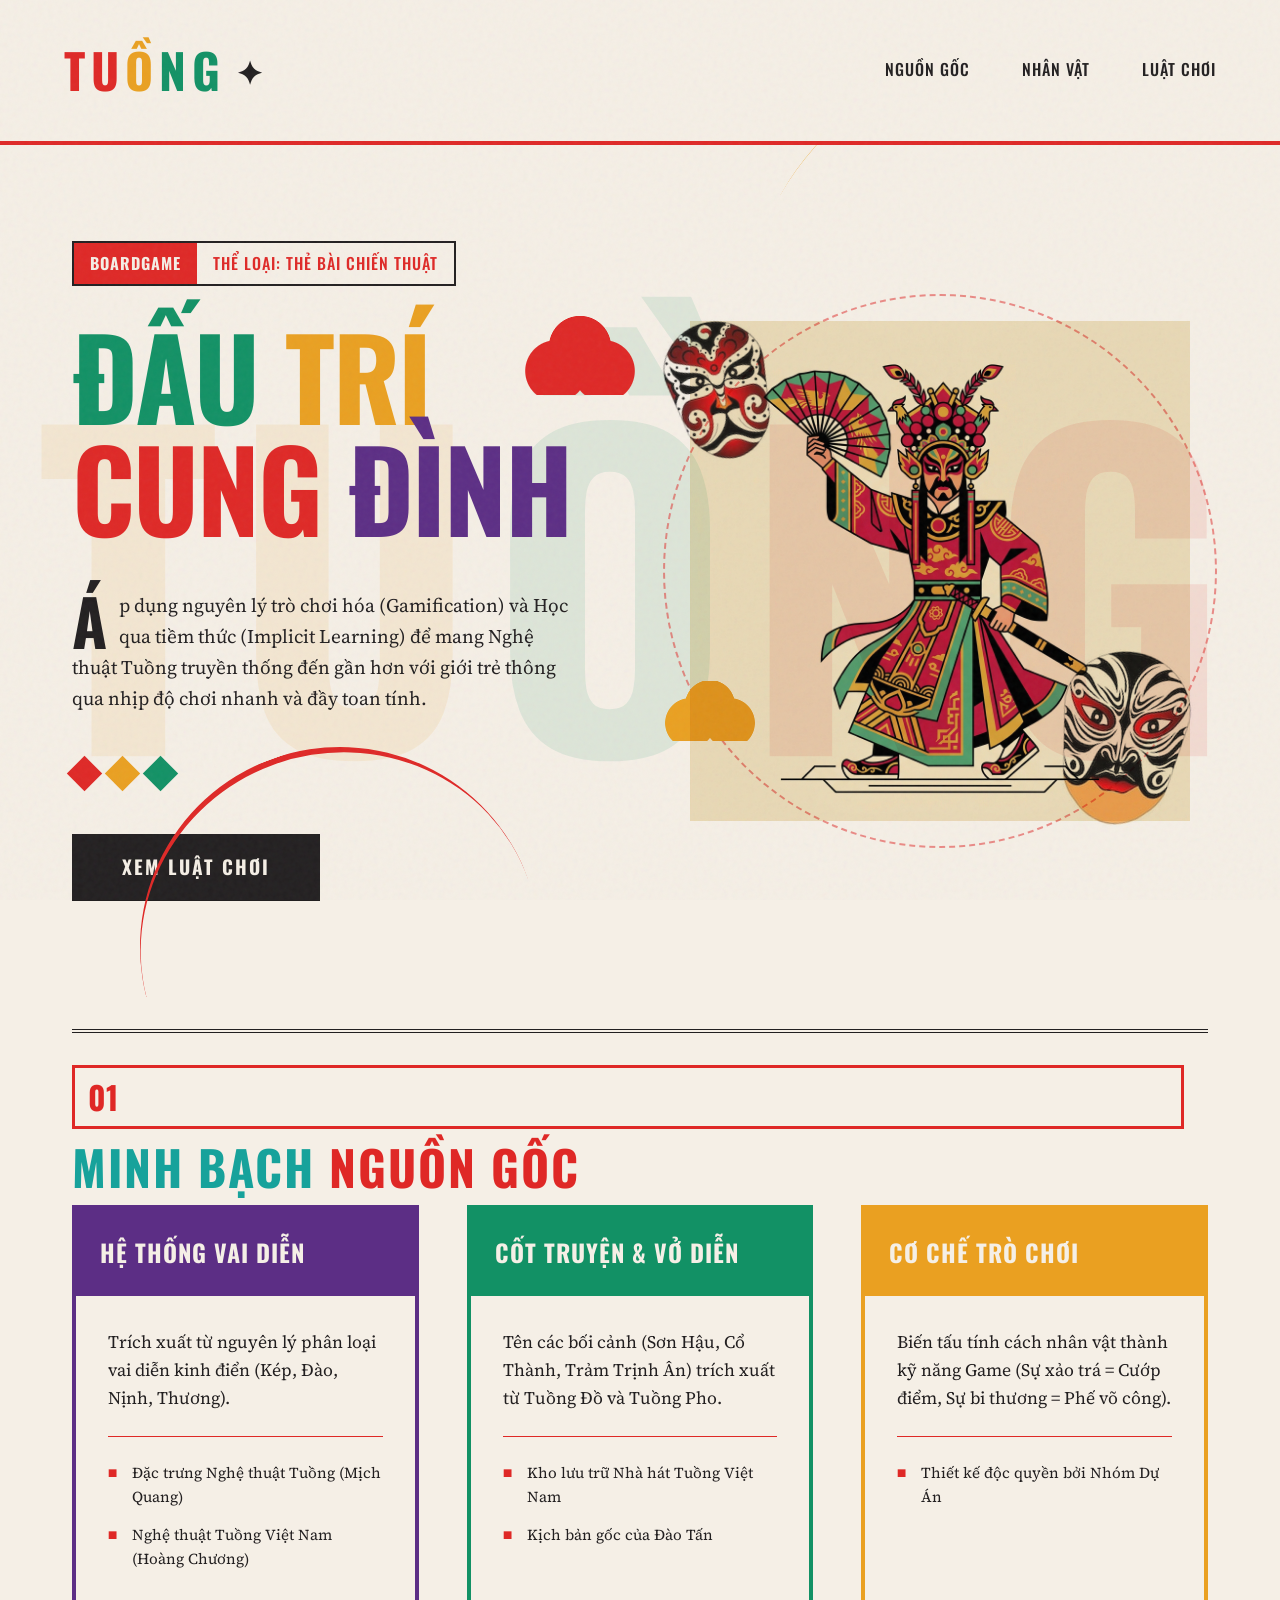
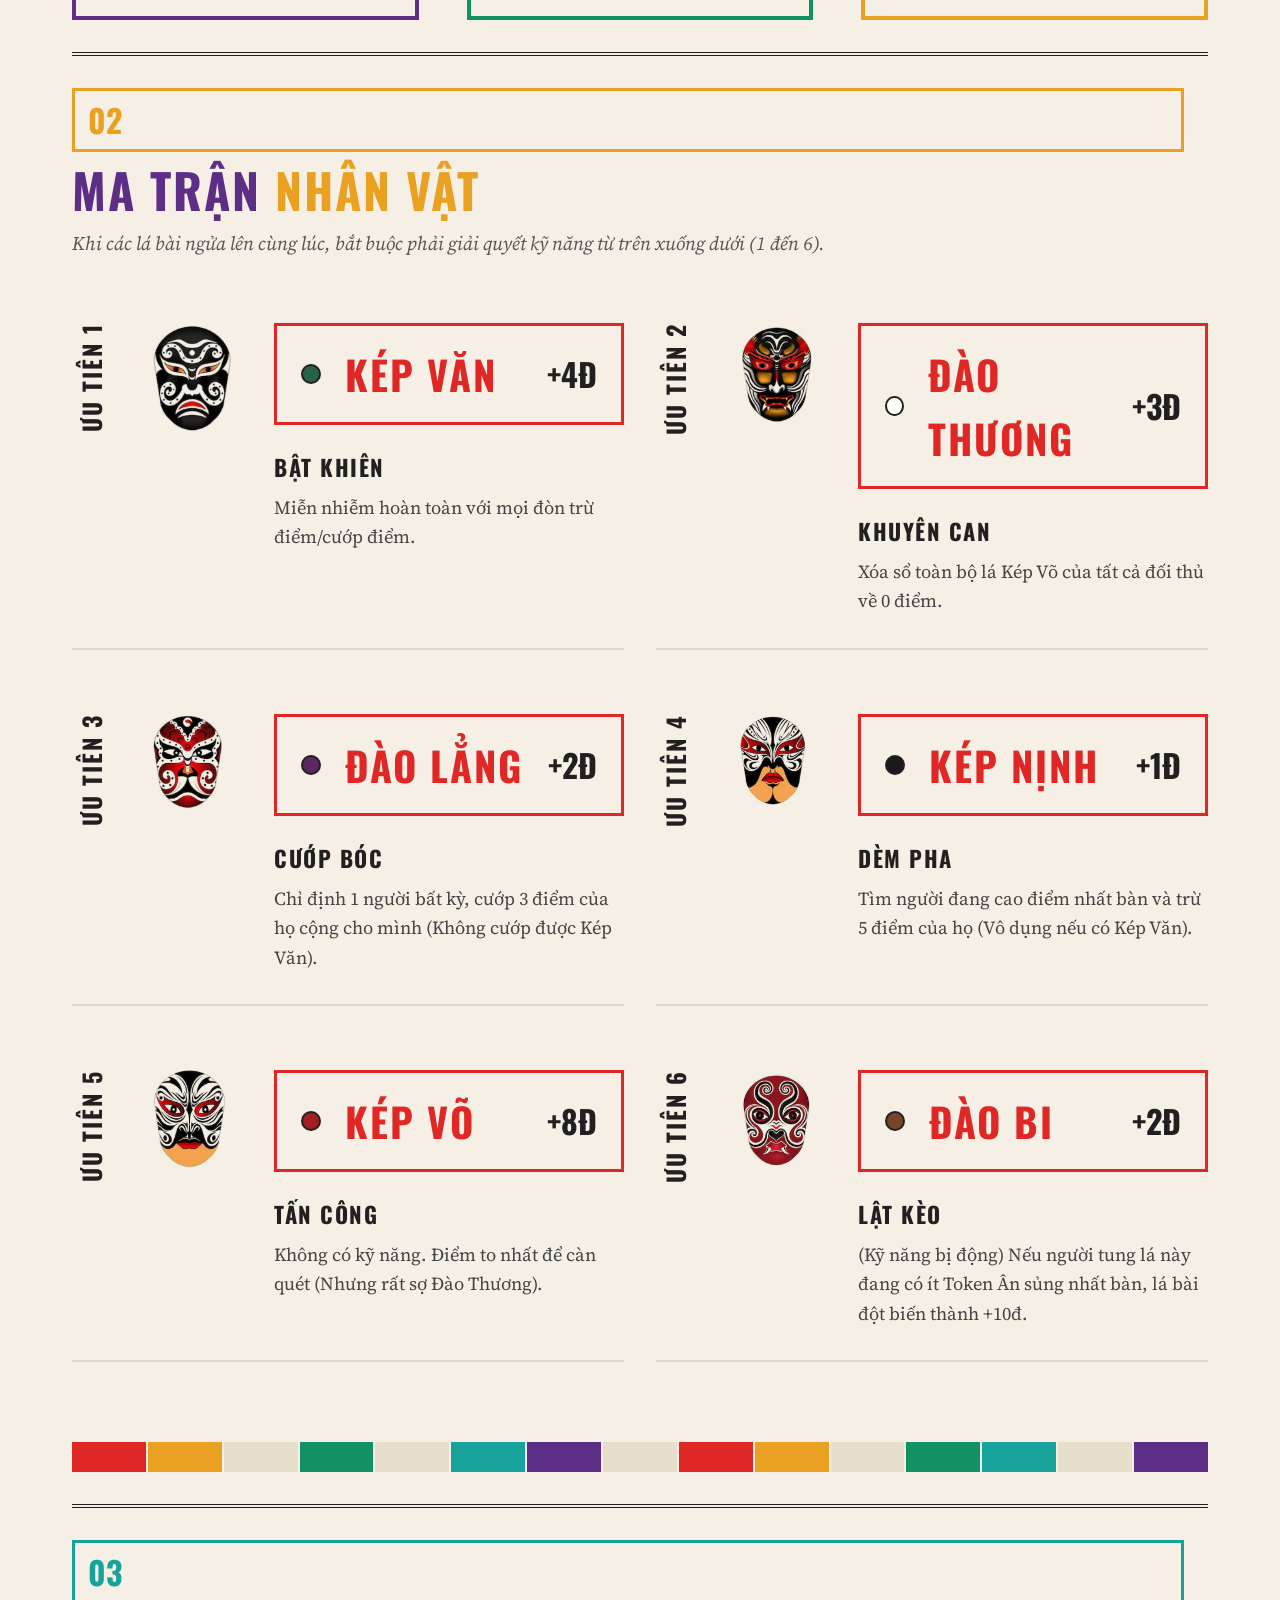
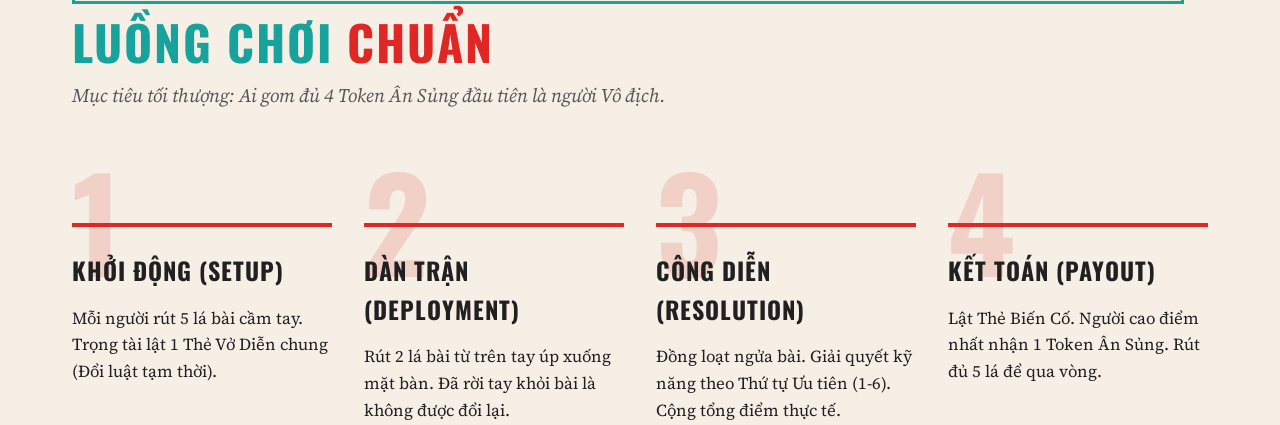
==== index.html @ d939a48b "1st commit" ====
<!DOCTYPE html>
<html lang="vi">
<head>
    <meta charset="UTF-8">
    <meta name="viewport" content="width=device-width, initial-scale=1.0">
    <title>Tuồng - Đấu Trí Cung Đình</title>
    <link rel="preconnect" href="https://fonts.googleapis.com">
    <link rel="preconnect" href="https://fonts.gstatic.com" crossorigin>
    <link href="https://fonts.googleapis.com/css2?family=Oswald:wght@400;500;700&family=Source+Serif+4:opsz,wght@8..60,400;8..60,600&display=swap" rel="stylesheet">
    <link rel="stylesheet" href="styles.css">
</head>
<body>
    <div class="paper-texture"></div>
    
    <!-- Header -->
    <header class="header">
        <div class="logo"><span class="c-red">TU</span><span class="c-gold">Ồ</span><span class="c-green">NG</span> <span class="sparkle c-purple">✦</span></div>
        <nav class="nav">
            <a href="#nguon-goc">NGUỒN GỐC</a>
            <a href="#nhan-vat">NHÂN VẬT</a>
            <a href="#luat-choi">LUẬT CHƠI</a>
        </nav>
    </header>

    <!-- Hero Section -->
    <section class="hero-section container">
        <div class="bg-huge-text"><span class="c-gold">TU</span><span class="c-green">Ồ</span><span class="c-red">NG</span></div>
        
        <!-- Particles -->
        <div class="particle-arch arch-1"></div>
        <div class="particle-arch arch-2"></div>
        <div class="particle-cloud cloud-1"></div>
        <div class="particle-cloud cloud-2"></div>
        
        <div class="hero-content">
            <div class="tag-line">
                <span class="tag-box bg-green">BOARDGAME</span>
                <span class="tag-text c-red">THỂ LOẠI: THẺ BÀI CHIẾN THUẬT</span>
            </div>
            
            <h1 class="main-title">
                <span class="c-green">ĐẤU</span> <span class="c-gold">TRÍ</span><br>
                <span class="c-red">CUNG</span> <span class="c-purple">ĐÌNH</span>
            </h1>
            
            <div class="hero-desc">
                <span class="drop-cap">Á</span>
                <p>p dụng nguyên lý trò chơi hóa (Gamification) và Học qua tiềm thức (Implicit Learning) để mang Nghệ thuật Tuồng truyền thống đến gần hơn với giới trẻ thông qua nhịp độ chơi nhanh và đầy toan tính.</p>
            </div>
            
            <div class="decor-diamonds">
                <span class="bg-red"></span><span class="bg-gold"></span><span class="bg-green"></span>
            </div>
            <a href="#luat-choi" class="btn-solid">XEM LUẬT CHƠI</a>
        </div>
        
        <div class="hero-illustration">
            <img src="masks/Screenshot 2026-05-31 223621.png" class="mask-img hero-mask-1">
            <img src="masks/Screenshot 2026-05-31 223629.png" class="mask-img hero-mask-2">
            <div class="vector-placeholder">
                <img src="assets/hero_vector.png" alt="Nhân vật Tuồng" id="hero-img">
            </div>
        </div>
    </section>

    <div class="divider container"><hr></div>

    <!-- Minh Bạch Nguồn Gốc -->
    <section class="section container" id="nguon-goc">
        <div class="section-header">
            <div class="section-number c-red border-red">01</div>
            <h2 class="section-title"><span class="c-teal">MINH BẠCH</span> <span class="c-red">NGUỒN GỐC</span></h2>
        </div>
        
        <div class="grid-3">
            <div class="info-card border-purple">
                <div class="info-card-header bg-purple">
                    <h3>HỆ THỐNG VAI DIỄN</h3>
                </div>
                <div class="info-card-body">
                    <p>Trích xuất từ nguyên lý phân loại vai diễn kinh điển (Kép, Đào, Nịnh, Thương).</p>
                    <ul class="ref-list">
                        <li>Đặc trưng Nghệ thuật Tuồng (Mịch Quang)</li>
                        <li>Nghệ thuật Tuồng Việt Nam (Hoàng Chương)</li>
                    </ul>
                </div>
            </div>

            <div class="info-card border-green">
                <div class="info-card-header bg-green">
                    <h3>CỐT TRUYỆN & VỞ DIỄN</h3>
                </div>
                <div class="info-card-body">
                    <p>Tên các bối cảnh (Sơn Hậu, Cổ Thành, Trảm Trịnh Ân) trích xuất từ Tuồng Đồ và Tuồng Pho.</p>
                    <ul class="ref-list">
                        <li>Kho lưu trữ Nhà hát Tuồng Việt Nam</li>
                        <li>Kịch bản gốc của Đào Tấn</li>
                    </ul>
                </div>
            </div>

            <div class="info-card border-gold">
                <div class="info-card-header bg-gold">
                    <h3>CƠ CHẾ TRÒ CHƠI</h3>
                </div>
                <div class="info-card-body">
                    <p>Biến tấu tính cách nhân vật thành kỹ năng Game (Sự xảo trá = Cướp điểm, Sự bi thương = Phế võ công).</p>
                    <ul class="ref-list">
                        <li>Thiết kế độc quyền bởi Nhóm Dự Án</li>
                    </ul>
                </div>
            </div>
        </div>
    </section>

    <div class="divider container"><hr></div>

    <!-- Ma Trận Nhân Vật -->
    <section class="section container" id="nhan-vat">
        <div class="section-header">
            <div class="section-number c-gold border-gold">02</div>
            <h2 class="section-title"><span class="c-purple">MA TRẬN</span> <span class="c-gold">NHÂN VẬT</span></h2>
        </div>
        <p class="section-subtitle">Khi các lá bài ngửa lên cùng lúc, bắt buộc phải giải quyết kỹ năng từ trên xuống dưới (1 đến 6).</p>
        
        <div class="character-grid">
            
            <div class="char-row">
                <div class="char-rank">ƯU TIÊN 1</div>
                <img src="masks/Screenshot 2026-05-31 223608.png" class="mask-img">
                <div class="char-details">
                    <div class="char-name-box">
                        <span class="dot green"></span>
                        <h3 class="c-name">KÉP VĂN</h3>
                        <span class="c-points">+4Đ</span>
                    </div>
                    <div class="char-skill">
                        <h4>BẬT KHIÊN</h4>
                        <p>Miễn nhiễm hoàn toàn với mọi đòn trừ điểm/cướp điểm.</p>
                    </div>
                </div>
            </div>

            <div class="char-row">
                <div class="char-rank">ƯU TIÊN 2</div>
                <img src="masks/Screenshot 2026-05-31 223617.png" class="mask-img">
                <div class="char-details">
                    <div class="char-name-box">
                        <span class="dot white"></span>
                        <h3 class="c-name">ĐÀO THƯƠNG</h3>
                        <span class="c-points">+3Đ</span>
                    </div>
                    <div class="char-skill">
                        <h4>KHUYÊN CAN</h4>
                        <p>Xóa sổ toàn bộ lá Kép Võ của tất cả đối thủ về 0 điểm.</p>
                    </div>
                </div>
            </div>

            <div class="char-row">
                <div class="char-rank">ƯU TIÊN 3</div>
                <img src="masks/Screenshot 2026-05-31 223621.png" class="mask-img">
                <div class="char-details">
                    <div class="char-name-box">
                        <span class="dot purple"></span>
                        <h3 class="c-name">ĐÀO LẲNG</h3>
                        <span class="c-points">+2Đ</span>
                    </div>
                    <div class="char-skill">
                        <h4>CƯỚP BÓC</h4>
                        <p>Chỉ định 1 người bất kỳ, cướp 3 điểm của họ cộng cho mình (Không cướp được Kép Văn).</p>
                    </div>
                </div>
            </div>

            <div class="char-row">
                <div class="char-rank">ƯU TIÊN 4</div>
                <img src="masks/Screenshot 2026-05-31 223625.png" class="mask-img">
                <div class="char-details">
                    <div class="char-name-box">
                        <span class="dot black"></span>
                        <h3 class="c-name">KÉP NỊNH</h3>
                        <span class="c-points">+1Đ</span>
                    </div>
                    <div class="char-skill">
                        <h4>DÈM PHA</h4>
                        <p>Tìm người đang cao điểm nhất bàn và trừ 5 điểm của họ (Vô dụng nếu có Kép Văn).</p>
                    </div>
                </div>
            </div>

            <div class="char-row">
                <div class="char-rank">ƯU TIÊN 5</div>
                <img src="masks/Screenshot 2026-05-31 223629.png" class="mask-img">
                <div class="char-details">
                    <div class="char-name-box">
                        <span class="dot red"></span>
                        <h3 class="c-name">KÉP VÕ</h3>
                        <span class="c-points">+8Đ</span>
                    </div>
                    <div class="char-skill">
                        <h4>TẤN CÔNG</h4>
                        <p>Không có kỹ năng. Điểm to nhất để càn quét (Nhưng rất sợ Đào Thương).</p>
                    </div>
                </div>
            </div>

            <div class="char-row">
                <div class="char-rank">ƯU TIÊN 6</div>
                <img src="masks/Screenshot 2026-05-31 223632.png" class="mask-img">
                <div class="char-details">
                    <div class="char-name-box">
                        <span class="dot brown"></span>
                        <h3 class="c-name">ĐÀO BI</h3>
                        <span class="c-points">+2Đ</span>
                    </div>
                    <div class="char-skill">
                        <h4>LẬT KÈO</h4>
                        <p>(Kỹ năng bị động) Nếu người tung lá này đang có ít Token Ân sủng nhất bàn, lá bài đột biến thành +10đ.</p>
                    </div>
                </div>
            </div>

        </div>

        <!-- Colorful Calendar Grid Decoration -->
        <div class="calendar-deco">
            <div class="c-box bg-red"></div><div class="c-box bg-gold"></div><div class="c-box bg-cream-dark"></div><div class="c-box bg-green"></div><div class="c-box bg-cream-dark"></div>
            <div class="c-box bg-teal"></div><div class="c-box bg-purple"></div><div class="c-box bg-cream-dark"></div><div class="c-box bg-red"></div><div class="c-box bg-gold"></div>
            <div class="c-box bg-cream-dark"></div><div class="c-box bg-green"></div><div class="c-box bg-teal"></div><div class="c-box bg-cream-dark"></div><div class="c-box bg-purple"></div>
        </div>
    </section>

    <div class="divider container"><hr></div>

    <!-- Luồng Chơi -->
    <section class="section container" id="luat-choi">
        <div class="section-header">
            <div class="section-number c-teal border-teal">03</div>
            <h2 class="section-title"><span class="c-teal">LUỒNG CHƠI</span> <span class="c-red">CHUẨN</span></h2>
        </div>
        <p class="section-subtitle">Mục tiêu tối thượng: Ai gom đủ 4 Token Ân Sủng đầu tiên là người Vô địch.</p>
        
        <div class="flow-grid">
            <div class="flow-box">
                <div class="f-num">1</div>
                <div class="f-content">
                    <h3>KHỞI ĐỘNG (SETUP)</h3>
                    <p>Mỗi người rút 5 lá bài cầm tay. Trọng tài lật 1 Thẻ Vở Diễn chung (Đổi luật tạm thời).</p>
                </div>
            </div>
            <div class="flow-box">
                <div class="f-num">2</div>
                <div class="f-content">
                    <h3>DÀN TRẬN (DEPLOYMENT)</h3>
                    <p>Rút 2 lá bài từ trên tay úp xuống mặt bàn. Đã rời tay khỏi bài là không được đổi lại.</p>
                </div>
            </div>
            <div class="flow-box">
                <div class="f-num">3</div>
                <div class="f-content">
                    <h3>CÔNG DIỄN (RESOLUTION)</h3>
                    <p>Đồng loạt ngửa bài. Giải quyết kỹ năng theo Thứ tự Ưu tiên (1-6). Cộng tổng điểm thực tế.</p>
                </div>
            </div>
            <div class="flow-box">
                <div class="f-num">4</div>
                <div class="f-content">
                    <h3>KẾT TOÁN (PAYOUT)</h3>
                    <p>Lật Thẻ Biến Cố. Người cao điểm nhất nhận 1 Token Ân Sủng. Rút đủ 5 lá để qua vòng.</p>
                </div>
            </div>
        </div>
    </section>
</body>
</html>
---- styles.css ----
:root {
    --cream: #F5EFE6;
    --cream-dark: #E8DECC;
    --black: #221F20;
    
    /* Expanded Color Palette from Poster */
    --red: #DF2826;
    --gold: #EAA021;
    --green: #129165;
    --purple: #5C2E85;
    --teal: #17A29B;
    
    /* Character Dots */
    --c-green: #276344;
    --c-white: #FFFFFF;
    --c-purple: #5A2961;
    --c-black: #1A1A1A;
    --c-red: #A31D24;
    --c-brown: #754429;

    --font-heading: 'Oswald', sans-serif;
    --font-body: 'Source Serif 4', serif;
}

/* Color Utility Classes */
.c-red { color: var(--red); }
.c-gold { color: var(--gold); }
.c-green { color: var(--green); }
.c-purple { color: var(--purple); }
.c-teal { color: var(--teal); }

.bg-red { background-color: var(--red); }
.bg-gold { background-color: var(--gold); }
.bg-green { background-color: var(--green); }
.bg-purple { background-color: var(--purple); }
.bg-teal { background-color: var(--teal); }
.bg-cream-dark { background-color: var(--cream-dark); }

.border-red { border-color: var(--red); }
.border-gold { border-color: var(--gold); }
.border-green { border-color: var(--green); }
.border-purple { border-color: var(--purple); }
.border-teal { border-color: var(--teal); }

* { margin: 0; padding: 0; box-sizing: border-box; }

body {
    background-color: var(--cream);
    color: var(--black);
    font-family: var(--font-body);
    line-height: 1.6;
}

/* Subtle paper texture overlay */
.paper-texture {
    position: fixed;
    top: 0; left: 0; width: 100vw; height: 100vh;
    background-image: url("data:image/svg+xml,%3Csvg viewBox='0 0 200 200' xmlns='http://www.w3.org/2000/svg'%3E%3Cfilter id='noiseFilter'%3E%3CfeTurbulence type='fractalNoise' baseFrequency='0.9' numOctaves='3' stitchTiles='stitch'/%3E%3C/filter%3E%3Crect width='100%25' height='100%25' filter='url(%23noiseFilter)' opacity='0.05'/%3E%3C/svg%3E");
    pointer-events: none;
    z-index: 9999;
}

.container {
    max-width: 1200px;
    margin: 0 auto;
    padding: 0 2rem;
}

/* =========================================================
   HEADER & NAVIGATION
   ========================================================= */
.header {
    display: flex;
    justify-content: space-between;
    align-items: center;
    padding: 2rem 4rem;
    border-bottom: 4px solid var(--red);
    position: relative;
}

.logo {
    font-family: var(--font-heading);
    font-size: 3rem;
    font-weight: 700;
    letter-spacing: 6px;
    display: flex;
    align-items: center;
}

.sparkle {
    font-size: 2rem;
    margin-left: 10px;
    color: var(--black);
}

.nav a {
    font-family: var(--font-heading);
    color: var(--black);
    text-decoration: none;
    margin-left: 3rem;
    font-weight: 500;
    letter-spacing: 1px;
    transition: color 0.3s;
}

.nav a:hover { color: var(--red); }

/* =========================================================
   HERO SECTION
   ========================================================= */
.hero-section {
    position: relative;
    display: flex;
    align-items: center;
    padding: 6rem 2rem;
    gap: 4rem;
    overflow: hidden;
}

/* DECORATIVE ELEMENTS */
.bg-huge-text {
    position: absolute;
    top: 50%;
    left: 50%;
    transform: translate(-50%, -50%);
    font-family: var(--font-heading);
    font-size: 32vw;
    font-weight: 700;
    opacity: 0.1;
    z-index: -1;
    white-space: nowrap;
    pointer-events: none;
    letter-spacing: 15px;
}

/* Arch and Cloud Particles */
.particle-arch {
    position: absolute;
    border-radius: 50%;
    border-top: 6px solid;
    z-index: 0;
}
.arch-1 {
    width: 600px; height: 600px;
    border-color: var(--gold);
    top: -100px; right: -100px;
    transform: rotate(30deg);
}
.arch-2 {
    width: 400px; height: 400px;
    border-color: var(--red);
    bottom: -150px; left: 100px;
    transform: rotate(-20deg);
}

.particle-cloud {
    position: absolute;
    background-size: contain;
    background-repeat: no-repeat;
    z-index: 0;
}
.cloud-1 {
    width: 120px; height: 80px;
    top: 20%; left: 40%;
    background-image: radial-gradient(circle at 30% 70%, var(--red) 30%, transparent 31%),
                      radial-gradient(circle at 70% 70%, var(--red) 30%, transparent 31%),
                      radial-gradient(circle at 50% 40%, var(--red) 40%, transparent 41%);
}
.cloud-2 {
    width: 100px; height: 60px;
    bottom: 30%; right: 40%;
    background-image: radial-gradient(circle at 30% 70%, var(--gold) 30%, transparent 31%),
                      radial-gradient(circle at 70% 70%, var(--gold) 30%, transparent 31%),
                      radial-gradient(circle at 50% 40%, var(--gold) 40%, transparent 41%);
}

.decor-diamonds {
    display: flex;
    gap: 0.8rem;
    margin-bottom: 3rem;
}

.decor-diamonds span {
    width: 25px;
    height: 25px;
    transform: rotate(45deg);
}

.hero-content {
    flex: 1;
}

.tag-line {
    display: inline-flex;
    align-items: center;
    border: 2px solid var(--black);
    margin-bottom: 2rem;
}

.tag-box {
    background-color: var(--red);
    color: var(--cream);
    font-family: var(--font-heading);
    font-weight: 700;
    padding: 0.5rem 1rem;
    letter-spacing: 1px;
}

.tag-text {
    font-family: var(--font-heading);
    font-weight: 500;
    padding: 0.5rem 1rem;
    letter-spacing: 1px;
}

.main-title {
    font-family: var(--font-heading);
    font-size: 7rem;
    font-weight: 700;
    line-height: 1;
    color: var(--red);
    margin-bottom: 3rem;
    letter-spacing: -2px;
}

.hero-desc {
    margin-bottom: 3rem;
    font-size: 1.2rem;
    max-width: 500px;
}

.drop-cap {
    float: left;
    font-size: 4rem;
    line-height: 0.8;
    padding-top: 5px;
    padding-right: 12px;
    font-family: var(--font-heading);
    font-weight: 700;
    color: var(--black);
}

.btn-solid {
    display: inline-block;
    background-color: var(--black);
    color: var(--cream);
    font-family: var(--font-heading);
    font-weight: 700;
    font-size: 1.2rem;
    padding: 1rem 3rem;
    text-decoration: none;
    letter-spacing: 2px;
    border: 2px solid var(--black);
    transition: all 0.3s;
}

.btn-solid:hover {
    background-color: var(--red);
    border-color: var(--red);
}

.hero-illustration {
    flex: 1;
    display: flex;
    justify-content: center;
    align-items: center;
    position: relative;
}

.hero-mask-1 {
    position: absolute;
    width: 150px !important; height: 180px !important;
    top: -20px; left: -20px;
    transform: rotate(-15deg);
    z-index: 2;
    opacity: 0.9;
}

.hero-mask-2 {
    position: absolute;
    width: 180px !important; height: 216px !important;
    bottom: -30px; right: -40px;
    transform: rotate(10deg);
    z-index: 2;
    opacity: 0.9;
}

.vector-placeholder {
    width: 100%;
    max-width: 500px;
    aspect-ratio: 1;
    display: flex;
    justify-content: center;
    align-items: center;
    position: relative;
    background: none;
}

/* Subtle geometric decoration */
.vector-placeholder::before {
    content: '';
    position: absolute;
    width: 110%;
    height: 110%;
    border: 2px dashed var(--red);
    border-radius: 50%;
    z-index: -1;
    opacity: 0.5;
}

#hero-img {
    width: 100%;
    height: 100%;
    object-fit: contain;
    mix-blend-mode: multiply;
}

/* =========================================================
   GENERAL SECTIONS
   ========================================================= */
.divider hr {
    border: none;
    border-top: 4px double var(--black);
    margin: 2rem 0;
}

.section-number {
    font-family: var(--font-heading);
    font-size: 2rem;
    font-weight: 700;
    border-width: 3px;
    border-style: solid;
    padding: 0.2rem 0.8rem;
    margin-right: 1.5rem;
}

.section-title {
    font-family: var(--font-heading);
    font-size: 3rem;
    font-weight: 700;
    letter-spacing: 2px;
    color: var(--black);
}

.section-subtitle {
    font-size: 1.2rem;
    font-style: italic;
    color: #555;
    margin-bottom: 4rem;
}

/* =========================================================
   GRID 3 (NGUỒN GỐC)
   ========================================================= */
.grid-3 {
    display: grid;
    grid-template-columns: repeat(3, 1fr);
    gap: 3rem;
}

.info-card {
    background-color: var(--cream);
    display: flex;
    flex-direction: column;
    border-width: 4px;
    border-style: solid;
}

.info-card-header {
    padding: 1.5rem;
}

.info-card-header h3 {
    font-family: var(--font-heading);
    color: var(--cream);
    font-size: 1.5rem;
    letter-spacing: 1px;
}

.info-card-body {
    padding: 2rem;
    flex: 1;
}

.info-card-body p {
    margin-bottom: 1.5rem;
    font-size: 1.1rem;
}

.ref-list {
    list-style: none;
    padding-left: 0;
    border-top: 1px solid var(--red);
    padding-top: 1.5rem;
}

.ref-list li {
    position: relative;
    padding-left: 1.5rem;
    margin-bottom: 0.8rem;
    font-size: 0.95rem;
    color: var(--red-dark);
}

.ref-list li::before {
    content: '■';
    position: absolute;
    left: 0;
    top: 2px;
    color: var(--red);
    font-size: 0.8rem;
}

/* =========================================================
   CHARACTER GRID (MA TRẬN NHÂN VẬT)
   ========================================================= */
.character-grid {
    display: grid;
    grid-template-columns: repeat(2, 1fr);
    gap: 4rem 2rem;
}

.char-row {
    display: flex;
    border-bottom: 2px solid rgba(0,0,0,0.1);
    padding-bottom: 2rem;
    align-items: flex-start;
}

/* Mask Images */
.mask-img {
    width: 100px;
    height: auto;
    object-fit: contain;
    mix-blend-mode: multiply; /* Removes the white background */
    margin-right: 2rem;
    flex-shrink: 0;
}

.char-rank {
    font-family: var(--font-heading);
    writing-mode: vertical-lr;
    transform: rotate(180deg);
    font-weight: 700;
    font-size: 1.5rem;
    margin-right: 2rem;
    letter-spacing: 2px;
}

.char-details {
    flex: 1;
}

.char-name-box {
    display: flex;
    align-items: center;
    border: 3px solid var(--red);
    padding: 1rem 1.5rem;
    margin-bottom: 1.5rem;
    background-color: var(--cream);
}

.dot {
    width: 20px;
    height: 20px;
    border-radius: 50%;
    margin-right: 1.5rem;
    border: 2px solid var(--black);
}

.dot.green { background-color: var(--c-green); }
.dot.white { background-color: var(--c-white); }
.dot.purple { background-color: var(--c-purple); }
.dot.black { background-color: var(--c-black); }
.dot.red { background-color: var(--c-red); }
.dot.brown { background-color: var(--c-brown); }

.c-name {
    font-family: var(--font-heading);
    font-size: 2.5rem;
    color: var(--red);
    margin-right: auto;
    letter-spacing: 2px;
}

.c-points {
    font-family: var(--font-heading);
    font-size: 2rem;
    font-weight: 700;
    color: var(--black);
}

.char-skill h4 {
    font-family: var(--font-heading);
    font-size: 1.4rem;
    letter-spacing: 1.5px;
    margin-bottom: 0.5rem;
}

.char-skill p {
    font-size: 1.15rem;
    color: #444;
}

/* =========================================================
   CALENDAR DECORATION GRID
   ========================================================= */
.calendar-deco {
    display: flex;
    flex-wrap: wrap;
    margin-top: 5rem;
    gap: 2px;
}

.c-box {
    flex: 1;
    min-width: 5%;
    height: 30px;
}

/* =========================================================
   FLOW GRID (LUẬT CHƠI)
   ========================================================= */
.flow-grid {
    display: grid;
    grid-template-columns: repeat(4, 1fr);
    gap: 2rem;
}

.flow-box {
    position: relative;
    padding-top: 3rem;
}

.f-num {
    position: absolute;
    top: -20px;
    left: 0;
    font-family: var(--font-heading);
    font-size: 8rem;
    font-weight: 700;
    color: var(--red);
    opacity: 0.15;
    line-height: 1;
    z-index: -1;
}

.f-content {
    border-top: 4px solid var(--red);
    padding-top: 1.5rem;
}

.f-content h3 {
    font-family: var(--font-heading);
    font-size: 1.5rem;
    margin-bottom: 1rem;
    letter-spacing: 1px;
}

.f-content p {
    font-size: 1.05rem;
}

/* Responsive */
@media (max-width: 1024px) {
    .grid-3, .character-grid, .flow-grid { grid-template-columns: 1fr; gap: 3rem; }
    .hero-section { flex-direction: column; text-align: center; }
    .main-title { font-size: 5rem; }
    .hero-desc { margin: 0 auto 3rem; }
    .drop-cap { float: none; display: inline-block; }
}
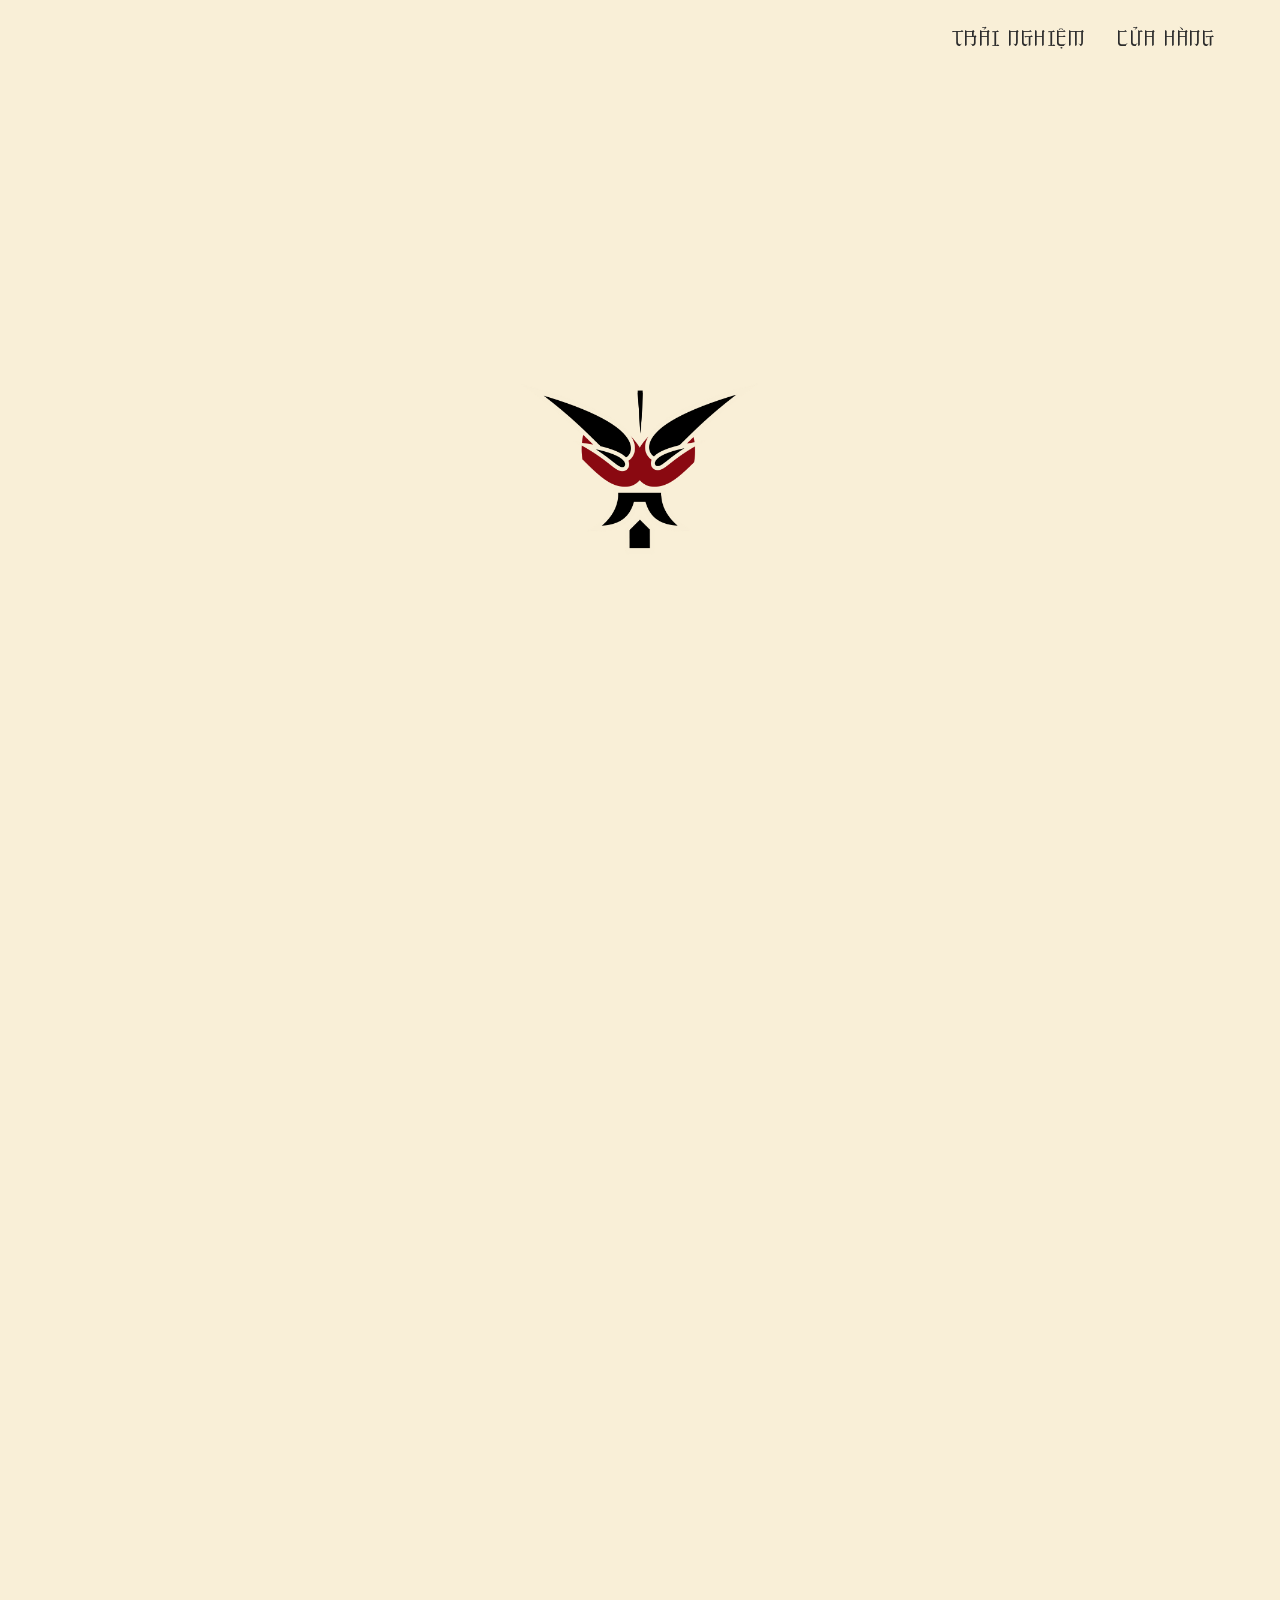
==== commit 9fa01cd1: "im gonna die soon" ====
--- a/index.html
+++ b/index.html
@@ -4,273 +4,190 @@
     <meta charset="UTF-8">
     <meta name="viewport" content="width=device-width, initial-scale=1.0">
     <title>Tuồng - Đấu Trí Cung Đình</title>
+    <!-- Fonts -->
     <link rel="preconnect" href="https://fonts.googleapis.com">
     <link rel="preconnect" href="https://fonts.gstatic.com" crossorigin>
-    <link href="https://fonts.googleapis.com/css2?family=Oswald:wght@400;500;700&family=Source+Serif+4:opsz,wght@8..60,400;8..60,600&display=swap" rel="stylesheet">
+    <link href="https://fonts.googleapis.com/css2?family=Playfair+Display:ital,wght@0,600;0,800;1,600&display=swap" rel="stylesheet">
     <link rel="stylesheet" href="styles.css">
+    <!-- Thư viện GSAP -->
+    <script src="https://cdnjs.cloudflare.com/ajax/libs/gsap/3.12.2/gsap.min.js"></script>
 </head>
 <body>
-    <div class="paper-texture"></div>
-    
-    <!-- Header -->
-    <header class="header">
-        <div class="logo"><span class="c-red">TU</span><span class="c-gold">Ồ</span><span class="c-green">NG</span> <span class="sparkle c-purple">✦</span></div>
-        <nav class="nav">
-            <a href="#nguon-goc">NGUỒN GỐC</a>
-            <a href="#nhan-vat">NHÂN VẬT</a>
-            <a href="#luat-choi">LUẬT CHƠI</a>
-        </nav>
-    </header>
 
-    <!-- Hero Section -->
-    <section class="hero-section container">
-        <div class="bg-huge-text"><span class="c-gold">TU</span><span class="c-green">Ồ</span><span class="c-red">NG</span></div>
+    <!-- Lớp màn hình chờ (Intro) -->
+    <div id="welcome-intro">
+        <div class="coin-container">
+            <img src="assets/coin1.png" class="coin" id="coin1" alt="Coin 1">
+            <img src="assets/coin2.png" class="coin" id="coin2" alt="Coin 2">
+            <!-- Đã bỏ coin 3 theo yêu cầu -->
+        </div>
+    </div>
+
+    <!-- Thanh Điều Hướng (Navbar) -->
+    <nav id="sticky-nav">
+        <!-- Logo di chuyển -->
+        <img src="assets/logouse.png" id="main-logo" alt="Logo Bội Thanh">
         
-        <!-- Particles -->
-        <div class="particle-arch arch-1"></div>
-        <div class="particle-arch arch-2"></div>
-        <div class="particle-cloud cloud-1"></div>
-        <div class="particle-cloud cloud-2"></div>
-        
-        <div class="hero-content">
-            <div class="tag-line">
-                <span class="tag-box bg-green">BOARDGAME</span>
-                <span class="tag-text c-red">THỂ LOẠI: THẺ BÀI CHIẾN THUẬT</span>
+        <ul class="nav-links">
+            <li><a href="#about">Trải Nghiệm</a></li>
+            <li><a href="#shop">Cửa Hàng</a></li>
+        </ul>
+    </nav>
+
+    <!-- Sân khấu mở màn (Hero Background) -->
+    <div id="hero-background">
+        <img src="assets/hero_bg.png" alt="Sân khấu Tuồng">
+        <div class="hero-overlay"></div>
+    </div>
+
+    <!-- Nội dung chính của trang -->
+    <main id="main-content">
+        <!-- Họa tiết trang trí lơ lửng (Particles) -->
+        <div class="decor particle-1"><img src="decorative elements/Illustration7 (9).png" alt=""></div>
+        <div class="decor particle-2"><img src="decorative elements/Illustration7 (10).png" alt=""></div>
+        <div class="decor particle-3"><img src="decorative elements/Illustration7 (11).png" alt=""></div>
+        <div class="decor particle-4"><img src="decorative elements/Illustration7 (12).png" alt=""></div>
+        <div class="decor particle-5"><img src="decorative elements/Illustration7 (15).png" alt=""></div>
+        <div class="decor particle-6"><img src="decorative elements/Illustration7 (17).png" alt=""></div>
+        <div class="decor particle-7"><img src="decorative elements/Illustration7 (19).png" alt=""></div>
+        <div class="decor particle-8"><img src="decorative elements/Illustration7 (20).png" alt=""></div>
+        <!-- Thêm họa tiết lấp đầy phần dưới -->
+        <div class="decor particle-9"><img src="decorative elements/Illustration7 (9).png" alt=""></div>
+        <div class="decor particle-10"><img src="decorative elements/Illustration7 (10).png" alt=""></div>
+        <div class="decor particle-11"><img src="decorative elements/Illustration7 (11).png" alt=""></div>
+        <div class="decor particle-12"><img src="decorative elements/Illustration7 (12).png" alt=""></div>
+        <div class="decor particle-13"><img src="decorative elements/Illustration7 (15).png" alt=""></div>
+        <div class="decor particle-14"><img src="decorative elements/Illustration7 (17).png" alt=""></div>
+        <div class="decor particle-15"><img src="decorative elements/Illustration7 (19).png" alt=""></div>
+        <div class="decor particle-16"><img src="decorative elements/Illustration7 (20).png" alt=""></div>
+
+        <section class="game-info-section">
+            <h1 class="section-title">Hát Bội: Nghệ Thuật Kể Chuyện</h1>
+            <p class="content-text">
+                Tuồng - Đấu Trí Cung Đình là boardgame đấu trí lấy cảm hứng từ nghệ thuật Hát Bội Việt Nam. Người chơi hóa thân thành các tuyến nhân vật kinh điển, sử dụng chiến thuật, phán đoán và những màn lật kèo bất ngờ để giành lấy Ân Sủng trên sân khấu cung đình.
+            </p>
+            
+            <!-- Custom Fan Carousel (Logic xoay tròn độc quyền vô tận) -->
+            <div class="custom-carousel-container" id="card-fan">
+                <!-- Nạp 8 lá bài để vòng tròn luôn đầy đặn -->
+                <div class="custom-card"><img src="assets/kep-van.png" alt="Kép Văn"></div>
+                <div class="custom-card"><img src="assets/kep-ninh.png" alt="Kép Nịnh"></div>
+                <div class="custom-card"><img src="assets/kep-vo.png" alt="Kép Võ"></div>
+                <div class="custom-card"><img src="assets/dao-lang.png" alt="Đào Lẳng"></div>
+                
+                <div class="custom-card"><img src="assets/kep-van.png" alt="Kép Văn"></div>
+                <div class="custom-card"><img src="assets/kep-vo.png" alt="Kép Võ"></div>
+                <div class="custom-card"><img src="assets/kep-ninh.png" alt="Kép Nịnh"></div>
+                <div class="custom-card"><img src="assets/dao-lang.png" alt="Đào Lẳng"></div>
             </div>
-            
-            <h1 class="main-title">
-                <span class="c-green">ĐẤU</span> <span class="c-gold">TRÍ</span><br>
-                <span class="c-red">CUNG</span> <span class="c-purple">ĐÌNH</span>
-            </h1>
-            
-            <div class="hero-desc">
-                <span class="drop-cap">Á</span>
-                <p>p dụng nguyên lý trò chơi hóa (Gamification) và Học qua tiềm thức (Implicit Learning) để mang Nghệ thuật Tuồng truyền thống đến gần hơn với giới trẻ thông qua nhịp độ chơi nhanh và đầy toan tính.</p>
-            </div>
-            
-            <div class="decor-diamonds">
-                <span class="bg-red"></span><span class="bg-gold"></span><span class="bg-green"></span>
-            </div>
-            <a href="#luat-choi" class="btn-solid">XEM LUẬT CHƠI</a>
-        </div>
-        
-        <div class="hero-illustration">
-            <img src="masks/Screenshot 2026-05-31 223621.png" class="mask-img hero-mask-1">
-            <img src="masks/Screenshot 2026-05-31 223629.png" class="mask-img hero-mask-2">
-            <div class="vector-placeholder">
-                <img src="assets/hero_vector.png" alt="Nhân vật Tuồng" id="hero-img">
-            </div>
-        </div>
-    </section>
+        </section>
 
-    <div class="divider container"><hr></div>
-
-    <!-- Minh Bạch Nguồn Gốc -->
-    <section class="section container" id="nguon-goc">
-        <div class="section-header">
-            <div class="section-number c-red border-red">01</div>
-            <h2 class="section-title"><span class="c-teal">MINH BẠCH</span> <span class="c-red">NGUỒN GỐC</span></h2>
-        </div>
-        
-        <div class="grid-3">
-            <div class="info-card border-purple">
-                <div class="info-card-header bg-purple">
-                    <h3>HỆ THỐNG VAI DIỄN</h3>
+        <!-- 2. Ma trận nhân vật -->
+        <section class="character-matrix-section">
+            <h2 class="section-title">Ma Trận Nhân Vật</h2>
+            <div class="matrix-grid">
+                <div class="matrix-item">
+                    <img src="assets/demo.png" alt="Kép Văn">
+                    <div class="matrix-info">
+                        <h3>1. Kép Văn</h3>
+                        <p class="subtitle">Bậc quân sư điềm tĩnh</p>
+                        <p class="meta">Ưu tiên: 1 • Vai trò: Phòng thủ / ổn định thế trận</p>
+                        <p class="desc">Kích hoạt sớm nhất để bảo vệ bản thân khỏi sát thương và hiệu ứng bất lợi.</p>
+                        <p class="playstyle"><strong>Lối chơi:</strong> Giữ nhịp trận đấu, bảo toàn điểm số và chờ thời cơ phản công.</p>
+                    </div>
                 </div>
-                <div class="info-card-body">
-                    <p>Trích xuất từ nguyên lý phân loại vai diễn kinh điển (Kép, Đào, Nịnh, Thương).</p>
-                    <ul class="ref-list">
-                        <li>Đặc trưng Nghệ thuật Tuồng (Mịch Quang)</li>
-                        <li>Nghệ thuật Tuồng Việt Nam (Hoàng Chương)</li>
-                    </ul>
+                <div class="matrix-item">
+                    <img src="assets/demo.png" alt="Đào Thương">
+                    <div class="matrix-info">
+                        <h3>2. Đào Thương</h3>
+                        <p class="subtitle">Người làm mềm đòn tấn công</p>
+                        <p class="meta">Ưu tiên: 2 • Vai trò: Khắc chế chiến binh</p>
+                        <p class="desc">Có thể vô hiệu hóa sức mạnh của Kép Võ, biến cú đánh lớn thành con số 0.</p>
+                        <p class="playstyle"><strong>Lối chơi:</strong> Đọc bài đối thủ và chặn đúng thời điểm để xoay chuyển cục diện.</p>
+                    </div>
                 </div>
-            </div>
-
-            <div class="info-card border-green">
-                <div class="info-card-header bg-green">
-                    <h3>CỐT TRUYỆN & VỞ DIỄN</h3>
+                <div class="matrix-item">
+                    <img src="assets/demo.png" alt="Đào Lẳng">
+                    <div class="matrix-info">
+                        <h3>3. Đào Lẳng</h3>
+                        <p class="subtitle">Bậc thao túng sân khấu</p>
+                        <p class="meta">Ưu tiên: 3 • Vai trò: Cướp tài nguyên</p>
+                        <p class="desc">Tước đoạt 3 Token Ân Sủng từ một người chơi bất kỳ.</p>
+                        <p class="playstyle"><strong>Lối chơi:</strong> Phá nhịp đối thủ, tạo khoảng cách tài nguyên và ép bàn chơi hỗn loạn.</p>
+                    </div>
                 </div>
-                <div class="info-card-body">
-                    <p>Tên các bối cảnh (Sơn Hậu, Cổ Thành, Trảm Trịnh Ân) trích xuất từ Tuồng Đồ và Tuồng Pho.</p>
-                    <ul class="ref-list">
-                        <li>Kho lưu trữ Nhà hát Tuồng Việt Nam</li>
-                        <li>Kịch bản gốc của Đào Tấn</li>
-                    </ul>
+                <div class="matrix-item">
+                    <img src="assets/demo.png" alt="Kép Nịnh">
+                    <div class="matrix-info">
+                        <h3>4. Kép Nịnh</h3>
+                        <p class="subtitle">Kẻ giăng bẫy quyền lực</p>
+                        <p class="meta">Ưu tiên: 4 • Vai trò: Trừng phạt người dẫn đầu</p>
+                        <p class="desc">Gây trừ 5 điểm cho người đang đứng đầu bàn chơi.</p>
+                        <p class="playstyle"><strong>Lối chơi:</strong> Chuyên phá thế snowball, khiến người dẫn đầu không thể yên tâm giữ lợi thế.</p>
+                    </div>
                 </div>
-            </div>
-
-            <div class="info-card border-gold">
-                <div class="info-card-header bg-gold">
-                    <h3>CƠ CHẾ TRÒ CHƠI</h3>
+                <div class="matrix-item">
+                    <img src="assets/demo.png" alt="Kép Võ">
+                    <div class="matrix-info">
+                        <h3>5. Kép Võ</h3>
+                        <p class="subtitle">Chiến binh áp đảo chiến trường</p>
+                        <p class="meta">Ưu tiên: 5 • Vai trò: Tấn công trực diện</p>
+                        <p class="desc">Tạo lượng điểm lớn nhất trên bàn đấu với +8 điểm.</p>
+                        <p class="playstyle"><strong>Lối chơi:</strong> Tăng tốc mạnh, đe dọa kết thúc ván nhanh nếu không bị khắc chế.</p>
+                    </div>
                 </div>
-                <div class="info-card-body">
-                    <p>Biến tấu tính cách nhân vật thành kỹ năng Game (Sự xảo trá = Cướp điểm, Sự bi thương = Phế võ công).</p>
-                    <ul class="ref-list">
-                        <li>Thiết kế độc quyền bởi Nhóm Dự Án</li>
-                    </ul>
-                </div>
-            </div>
-        </div>
-    </section>
-
-    <div class="divider container"><hr></div>
-
-    <!-- Ma Trận Nhân Vật -->
-    <section class="section container" id="nhan-vat">
-        <div class="section-header">
-            <div class="section-number c-gold border-gold">02</div>
-            <h2 class="section-title"><span class="c-purple">MA TRẬN</span> <span class="c-gold">NHÂN VẬT</span></h2>
-        </div>
-        <p class="section-subtitle">Khi các lá bài ngửa lên cùng lúc, bắt buộc phải giải quyết kỹ năng từ trên xuống dưới (1 đến 6).</p>
-        
-        <div class="character-grid">
-            
-            <div class="char-row">
-                <div class="char-rank">ƯU TIÊN 1</div>
-                <img src="masks/Screenshot 2026-05-31 223608.png" class="mask-img">
-                <div class="char-details">
-                    <div class="char-name-box">
-                        <span class="dot green"></span>
-                        <h3 class="c-name">KÉP VĂN</h3>
-                        <span class="c-points">+4Đ</span>
-                    </div>
-                    <div class="char-skill">
-                        <h4>BẬT KHIÊN</h4>
-                        <p>Miễn nhiễm hoàn toàn với mọi đòn trừ điểm/cướp điểm.</p>
+                <div class="matrix-item">
+                    <img src="assets/demo.png" alt="Đào Bi">
+                    <div class="matrix-info">
+                        <h3>6. Đào Bi</h3>
+                        <p class="subtitle">Người lật ngược số phận</p>
+                        <p class="meta">Ưu tiên: 6 • Vai trò: Comeback / đảo chiều</p>
+                        <p class="desc">Nếu đang đứng cuối bảng, nhân vật này bùng nổ với hệ số Đột Biến, nhận +10 điểm.</p>
+                        <p class="playstyle"><strong>Lối chơi:</strong> Dành cho những cú lật kèo ngoạn mục ở giai đoạn cuối trận.</p>
                     </div>
                 </div>
             </div>
+        </section>
 
-            <div class="char-row">
-                <div class="char-rank">ƯU TIÊN 2</div>
-                <img src="masks/Screenshot 2026-05-31 223617.png" class="mask-img">
-                <div class="char-details">
-                    <div class="char-name-box">
-                        <span class="dot white"></span>
-                        <h3 class="c-name">ĐÀO THƯƠNG</h3>
-                        <span class="c-points">+3Đ</span>
-                    </div>
-                    <div class="char-skill">
-                        <h4>KHUYÊN CAN</h4>
-                        <p>Xóa sổ toàn bộ lá Kép Võ của tất cả đối thủ về 0 điểm.</p>
-                    </div>
+        <!-- 3. Hướng dẫn cách chơi -->
+        <section class="how-to-play-section">
+            <h2 class="section-title">Cách Chơi</h2>
+            <h3 class="play-subtitle">Một ván Bội Thanh diễn ra như thế nào?</h3>
+            <p class="content-text">Mỗi người chơi sẽ điều khiển các nhân vật Hát Bội với những khả năng riêng biệt. Mục tiêu là sử dụng đúng nhân vật vào đúng thời điểm để giành được nhiều Ân Sủng nhất trước khi vở diễn kết thúc.</p>
+            
+            <div class="steps-container">
+                <div class="step-card">
+                    <h3>Bước 1 — Chọn nhân vật</h3>
+                    <p>Từ 5 lá bài trên tay, mỗi người bí mật chọn 2 lá và đặt úp xuống bàn.</p>
+                    <p class="step-note">Đây là lúc bạn phải đoán đối thủ đang chuẩn bị làm gì.</p>
+                </div>
+                <div class="step-card">
+                    <h3>Bước 2 — Đồng loạt lật bài</h3>
+                    <p>Khi tất cả đã sẵn sàng, mọi người cùng lật bài.</p>
+                    <p class="step-note">Sân khấu được hé lộ và những màn đấu trí bắt đầu.</p>
+                </div>
+                <div class="step-card">
+                    <h3>Bước 3 — Kích hoạt kỹ năng</h3>
+                    <p>Mỗi nhân vật sẽ thực hiện kỹ năng của mình theo thứ tự.</p>
+                    <ul class="skill-list">
+                        <li><strong>Kép Văn</strong> bảo vệ bản thân</li>
+                        <li><strong>Đào Thương</strong> hóa giải đòn tấn công</li>
+                        <li><strong>Đào Lẳng</strong> cướp Ân Sủng</li>
+                        <li><strong>Kép Nịnh</strong> trừng phạt người dẫn đầu</li>
+                        <li><strong>Kép Võ</strong> tung đòn mạnh mẽ</li>
+                        <li><strong>Đào Bi</strong> tạo nên những màn lật kèo bất ngờ</li>
+                    </ul>
+                    <p class="step-note">Chỉ trong một lượt, cục diện có thể thay đổi hoàn toàn.</p>
+                </div>
+                <div class="step-card">
+                    <h3>Bước 4 — Chuẩn bị cho lượt tiếp theo</h3>
+                    <p>Thu bài đã dùng, rút thêm bài mới và tiếp tục vòng đấu.</p>
+                    <p class="step-note">Cuộc chiến tiếp diễn cho đến khi vở diễn hạ màn.</p>
                 </div>
             </div>
+        </section>
+    </main>
 
-            <div class="char-row">
-                <div class="char-rank">ƯU TIÊN 3</div>
-                <img src="masks/Screenshot 2026-05-31 223621.png" class="mask-img">
-                <div class="char-details">
-                    <div class="char-name-box">
-                        <span class="dot purple"></span>
-                        <h3 class="c-name">ĐÀO LẲNG</h3>
-                        <span class="c-points">+2Đ</span>
-                    </div>
-                    <div class="char-skill">
-                        <h4>CƯỚP BÓC</h4>
-                        <p>Chỉ định 1 người bất kỳ, cướp 3 điểm của họ cộng cho mình (Không cướp được Kép Văn).</p>
-                    </div>
-                </div>
-            </div>
-
-            <div class="char-row">
-                <div class="char-rank">ƯU TIÊN 4</div>
-                <img src="masks/Screenshot 2026-05-31 223625.png" class="mask-img">
-                <div class="char-details">
-                    <div class="char-name-box">
-                        <span class="dot black"></span>
-                        <h3 class="c-name">KÉP NỊNH</h3>
-                        <span class="c-points">+1Đ</span>
-                    </div>
-                    <div class="char-skill">
-                        <h4>DÈM PHA</h4>
-                        <p>Tìm người đang cao điểm nhất bàn và trừ 5 điểm của họ (Vô dụng nếu có Kép Văn).</p>
-                    </div>
-                </div>
-            </div>
-
-            <div class="char-row">
-                <div class="char-rank">ƯU TIÊN 5</div>
-                <img src="masks/Screenshot 2026-05-31 223629.png" class="mask-img">
-                <div class="char-details">
-                    <div class="char-name-box">
-                        <span class="dot red"></span>
-                        <h3 class="c-name">KÉP VÕ</h3>
-                        <span class="c-points">+8Đ</span>
-                    </div>
-                    <div class="char-skill">
-                        <h4>TẤN CÔNG</h4>
-                        <p>Không có kỹ năng. Điểm to nhất để càn quét (Nhưng rất sợ Đào Thương).</p>
-                    </div>
-                </div>
-            </div>
-
-            <div class="char-row">
-                <div class="char-rank">ƯU TIÊN 6</div>
-                <img src="masks/Screenshot 2026-05-31 223632.png" class="mask-img">
-                <div class="char-details">
-                    <div class="char-name-box">
-                        <span class="dot brown"></span>
-                        <h3 class="c-name">ĐÀO BI</h3>
-                        <span class="c-points">+2Đ</span>
-                    </div>
-                    <div class="char-skill">
-                        <h4>LẬT KÈO</h4>
-                        <p>(Kỹ năng bị động) Nếu người tung lá này đang có ít Token Ân sủng nhất bàn, lá bài đột biến thành +10đ.</p>
-                    </div>
-                </div>
-            </div>
-
-        </div>
-
-        <!-- Colorful Calendar Grid Decoration -->
-        <div class="calendar-deco">
-            <div class="c-box bg-red"></div><div class="c-box bg-gold"></div><div class="c-box bg-cream-dark"></div><div class="c-box bg-green"></div><div class="c-box bg-cream-dark"></div>
-            <div class="c-box bg-teal"></div><div class="c-box bg-purple"></div><div class="c-box bg-cream-dark"></div><div class="c-box bg-red"></div><div class="c-box bg-gold"></div>
-            <div class="c-box bg-cream-dark"></div><div class="c-box bg-green"></div><div class="c-box bg-teal"></div><div class="c-box bg-cream-dark"></div><div class="c-box bg-purple"></div>
-        </div>
-    </section>
-
-    <div class="divider container"><hr></div>
-
-    <!-- Luồng Chơi -->
-    <section class="section container" id="luat-choi">
-        <div class="section-header">
-            <div class="section-number c-teal border-teal">03</div>
-            <h2 class="section-title"><span class="c-teal">LUỒNG CHƠI</span> <span class="c-red">CHUẨN</span></h2>
-        </div>
-        <p class="section-subtitle">Mục tiêu tối thượng: Ai gom đủ 4 Token Ân Sủng đầu tiên là người Vô địch.</p>
-        
-        <div class="flow-grid">
-            <div class="flow-box">
-                <div class="f-num">1</div>
-                <div class="f-content">
-                    <h3>KHỞI ĐỘNG (SETUP)</h3>
-                    <p>Mỗi người rút 5 lá bài cầm tay. Trọng tài lật 1 Thẻ Vở Diễn chung (Đổi luật tạm thời).</p>
-                </div>
-            </div>
-            <div class="flow-box">
-                <div class="f-num">2</div>
-                <div class="f-content">
-                    <h3>DÀN TRẬN (DEPLOYMENT)</h3>
-                    <p>Rút 2 lá bài từ trên tay úp xuống mặt bàn. Đã rời tay khỏi bài là không được đổi lại.</p>
-                </div>
-            </div>
-            <div class="flow-box">
-                <div class="f-num">3</div>
-                <div class="f-content">
-                    <h3>CÔNG DIỄN (RESOLUTION)</h3>
-                    <p>Đồng loạt ngửa bài. Giải quyết kỹ năng theo Thứ tự Ưu tiên (1-6). Cộng tổng điểm thực tế.</p>
-                </div>
-            </div>
-            <div class="flow-box">
-                <div class="f-num">4</div>
-                <div class="f-content">
-                    <h3>KẾT TOÁN (PAYOUT)</h3>
-                    <p>Lật Thẻ Biến Cố. Người cao điểm nhất nhận 1 Token Ân Sủng. Rút đủ 5 lá để qua vòng.</p>
-                </div>
-            </div>
-        </div>
-    </section>
+    <script src="script.js"></script>
 </body>
 </html>
--- a/styles.css
+++ b/styles.css
@@ -1,571 +1,549 @@
+/* =========================================================
+   CUSTOM FONTS & VARIABLES & BASE
+   ========================================================= */
+@font-face {
+    font-family: 'LuongTuong';
+    src: url('fonts/LuongTuong.otf') format('opentype');
+    font-weight: normal;
+    font-style: normal;
+}
+
+/* Định nghĩa font LifelessGrotesk (Medium & Black) */
+@font-face {
+    font-family: 'LifelessGrotesk';
+    src: url('fonts/BDLifelessGrotesk-Medium.otf') format('opentype');
+    font-weight: 500;
+}
+
+@font-face {
+    font-family: 'LifelessGrotesk';
+    src: url('fonts/BDLifelessGrotesk-Black.otf') format('opentype');
+    font-weight: 900;
+}
+
 :root {
-    --cream: #F5EFE6;
-    --cream-dark: #E8DECC;
-    --black: #221F20;
-    
-    /* Expanded Color Palette from Poster */
-    --red: #DF2826;
-    --gold: #EAA021;
-    --green: #129165;
-    --purple: #5C2E85;
-    --teal: #17A29B;
-    
-    /* Character Dots */
-    --c-green: #276344;
-    --c-white: #FFFFFF;
-    --c-purple: #5A2961;
-    --c-black: #1A1A1A;
-    --c-red: #A31D24;
-    --c-brown: #754429;
-
-    --font-heading: 'Oswald', sans-serif;
-    --font-body: 'Source Serif 4', serif;
-}
-
-/* Color Utility Classes */
-.c-red { color: var(--red); }
-.c-gold { color: var(--gold); }
-.c-green { color: var(--green); }
-.c-purple { color: var(--purple); }
-.c-teal { color: var(--teal); }
-
-.bg-red { background-color: var(--red); }
-.bg-gold { background-color: var(--gold); }
-.bg-green { background-color: var(--green); }
-.bg-purple { background-color: var(--purple); }
-.bg-teal { background-color: var(--teal); }
-.bg-cream-dark { background-color: var(--cream-dark); }
-
-.border-red { border-color: var(--red); }
-.border-gold { border-color: var(--gold); }
-.border-green { border-color: var(--green); }
-.border-purple { border-color: var(--purple); }
-.border-teal { border-color: var(--teal); }
-
-* { margin: 0; padding: 0; box-sizing: border-box; }
+    --bg-main: #f9efd7; /* Màu vàng kem giấy theo yêu cầu */
+    --text-dark: #2c2c2c;
+    --font-heading: 'LuongTuong', 'Playfair Display', serif;
+    --font-content: 'LifelessGrotesk', 'Space Grotesk', sans-serif;
+    --transition-smooth: all 0.6s cubic-bezier(0.16, 1, 0.3, 1);
+}
+
+* {
+    margin: 0;
+    padding: 0;
+    box-sizing: border-box;
+}
 
 body {
-    background-color: var(--cream);
-    color: var(--black);
-    font-family: var(--font-body);
-    line-height: 1.6;
-}
-
-/* Subtle paper texture overlay */
-.paper-texture {
+    background-color: var(--bg-main);
+    color: var(--text-dark);
+    font-family: var(--font-content);
+    font-weight: 500; /* Mặc định sử dụng Medium */
+    overflow-x: hidden;
+    overflow-y: hidden; 
+}
+
+body.intro-done {
+    overflow-y: auto;
+}
+
+/* =========================================================
+   WELCOME INTRO (COINS)
+   ========================================================= */
+#welcome-intro {
     position: fixed;
-    top: 0; left: 0; width: 100vw; height: 100vh;
-    background-image: url("data:image/svg+xml,%3Csvg viewBox='0 0 200 200' xmlns='http://www.w3.org/2000/svg'%3E%3Cfilter id='noiseFilter'%3E%3CfeTurbulence type='fractalNoise' baseFrequency='0.9' numOctaves='3' stitchTiles='stitch'/%3E%3C/filter%3E%3Crect width='100%25' height='100%25' filter='url(%23noiseFilter)' opacity='0.05'/%3E%3C/svg%3E");
+    top: 0; left: 0; width: 100%; height: 100vh;
+    display: flex;
+    justify-content: center;
+    align-items: center;
+    z-index: 1000;
+    pointer-events: none; /* Không cản trở click sau khi ẩn */
+}
+
+.coin-container {
+    position: relative;
+    width: 300px;
+    height: 300px;
+    display: flex;
+    justify-content: center;
+    align-items: center;
+}
+
+.coin {
+    position: absolute;
+    width: 100%;
+    height: auto;
+    object-fit: contain;
+    opacity: 0; /* GSAP sẽ điều khiển opacity */
+}
+
+/* =========================================================
+   NAVBAR & LOGO (STICKY & SCROLL EFFECT)
+   ========================================================= */
+#sticky-nav {
+    position: fixed;
+    top: 0; left: 0; width: 100%;
+    height: 80px;
+    padding: 0 4rem;
+    display: flex;
+    justify-content: flex-end;
+    align-items: center;
+    z-index: 999;
+    /* Nền trong suốt lúc đầu, có màu mờ khi cuộn */
+    background: transparent;
+    transition: background 0.4s ease;
+}
+
+body.is-scrolled #sticky-nav {
+    background: rgba(249, 239, 215, 0.9);
+    backdrop-filter: blur(10px);
+    border-bottom: 1px solid rgba(0,0,0,0.1);
+}
+
+.nav-links {
+    list-style: none;
+    display: flex;
+    gap: 2rem;
+    opacity: 0; /* Ẩn đi khi ở màn hình Hero */
+    pointer-events: none; /* Không cho click nhầm */
+    transition: opacity 0.5s ease;
+}
+
+/* Chỉ hiện ra khi người dùng cuộn xuống (sticky-nav kích hoạt nền trắng) */
+body.is-scrolled .nav-links {
+    opacity: 1;
+    pointer-events: auto;
+}
+
+.nav-links a {
+    text-decoration: none;
+    color: var(--text-dark);
+    font-family: var(--font-heading);
+    font-weight: normal; /* Font custom thường đẹp nhất ở weight normal */
+    font-size: 1.4rem; /* Tăng size để thấy rõ chi tiết font */
+    text-transform: uppercase;
+    letter-spacing: 1.5px;
+}
+
+/* --- LOGO CHUYỂN ĐỘNG --- */
+#main-logo {
+    position: fixed;
+    /* Vị trí ban đầu: Canh ở giữa màn hình */
+    top: 50%;
+    left: 50%;
+    width: 95vw; /* Phóng to gần như chiếm trọn chiều ngang màn hình */
+    max-width: 1200px; /* To hết cỡ trên PC */
+    height: auto;
+    opacity: 0;
+    transform: translate(-50%, -50%) scale(0.8);
+    z-index: 1001;
+    /* Chuyển động mượt mà cho mọi thuộc tính: vị trí, kích thước, độ mờ */
+    transition: opacity 1.5s ease, transform 1.5s cubic-bezier(0.16, 1, 0.3, 1), width 0.6s ease, top 0.6s ease;
+}
+
+/* Class được thêm vào khi GSAP chạy đến bước show logo */
+body.logo-reveal #main-logo {
+    opacity: 1;
+    transform: translate(-50%, -50%) scale(1); /* Phóng to ra kích thước gốc */
+}
+
+/* Khi cuộn trang: Logo bay lên chính giữa thanh Navbar và thu nhỏ mạnh */
+body.is-scrolled #main-logo {
+    top: 40px; /* Tọa độ Y canh giữa Navbar cao 80px */
+    left: 50%; /* Vẫn giữ ở giữa màn hình */
+    width: 140px; /* Thu nhỏ gọn gàng để vừa Navbar */
+    transform: translate(-50%, -50%) scale(1); /* Giữ nguyên scale để hình ảnh nét nhất */
+}
+
+/* =========================================================
+   HERO BACKGROUND & DECORATIONS
+   ========================================================= */
+#hero-background {
+    position: absolute;
+    top: 0;
+    left: 0;
+    width: 100%;
+    height: 100vh;
+    z-index: 1; /* Dưới Logo nhưng trên các thành phần khác */
+    opacity: 0;
+    transition: opacity 1.5s ease;
+    overflow: hidden;
+}
+
+body.logo-reveal #hero-background {
+    opacity: 1; /* Hiện ra cùng lúc với Logo khổng lồ */
+}
+
+#hero-background img {
+    width: 100%;
+    height: 100%;
+    object-fit: cover;
+    object-position: center top;
+}
+
+.hero-overlay {
+    position: absolute;
+    top: 0; left: 0; right: 0; bottom: 0;
+    /* Gradient chuyển êm từ tranh sang nền kem của web */
+    background: linear-gradient(to bottom, rgba(0,0,0,0.1) 0%, rgba(0,0,0,0.6) 80%, var(--bg-main) 100%);
+}
+
+.decor {
+    position: absolute;
+    z-index: -1;
     pointer-events: none;
-    z-index: 9999;
-}
-
-.container {
+    opacity: 0.12; /* Làm mờ đi một chút để chữ nổi bật hơn */
+}
+
+.decor img {
+    width: 100%;
+    height: auto;
+    object-fit: contain;
+    mix-blend-mode: multiply; /* Hòa trộn thành hình chìm trên giấy */
+    will-change: transform;
+}
+
+/* Hiệu ứng trôi bồng bềnh */
+@keyframes float1 {
+    0%, 100% { transform: translateY(0) translateX(0); }
+    50% { transform: translateY(-30px) translateX(15px); }
+}
+@keyframes float2 {
+    0%, 100% { transform: translateY(0) translateX(0); }
+    50% { transform: translateY(20px) translateX(-20px); }
+}
+@keyframes float3 {
+    0%, 100% { transform: translateY(0) scale(1); }
+    50% { transform: translateY(-25px) scale(1.05); }
+}
+
+/* Đặt 16 họa tiết rải rác lấp đầy toàn trang với độ mờ (Blur) khác nhau tạo chiều sâu 3D */
+.particle-1 { top: 2%; left: -5%; width: 350px; transform: rotate(15deg); filter: blur(2px); }
+.particle-1 img { animation: float1 12s ease-in-out infinite; }
+
+.particle-2 { top: 8%; right: -5%; width: 450px; transform: rotate(-10deg); }
+.particle-2 img { animation: float2 15s ease-in-out infinite; }
+
+.particle-3 { top: 15%; left: 10%; width: 250px; transform: rotate(25deg); filter: blur(1px); opacity: 0.08; }
+.particle-3 img { animation: float3 13s ease-in-out infinite reverse; }
+
+.particle-4 { top: 22%; right: 15%; width: 300px; transform: rotate(-15deg); filter: blur(3px); }
+.particle-4 img { animation: float1 18s ease-in-out infinite; }
+
+.particle-5 { top: 30%; left: -8%; width: 500px; transform: rotate(5deg); opacity: 0.06; }
+.particle-5 img { animation: float2 14s ease-in-out infinite reverse; }
+
+.particle-6 { top: 38%; right: -2%; width: 350px; transform: rotate(-25deg); filter: blur(2px); }
+.particle-6 img { animation: float3 11s ease-in-out infinite; }
+
+.particle-7 { top: 45%; left: 5%; width: 400px; transform: rotate(10deg); filter: blur(1px); }
+.particle-7 img { animation: float1 16s ease-in-out infinite reverse; }
+
+.particle-8 { top: 52%; right: 20%; width: 200px; transform: rotate(30deg); opacity: 0.09; }
+.particle-8 img { animation: float2 12s ease-in-out infinite; }
+
+.particle-9 { top: 60%; left: -5%; width: 450px; transform: rotate(-10deg); filter: blur(3px); }
+.particle-9 img { animation: float3 17s ease-in-out infinite; }
+
+.particle-10 { top: 68%; right: -5%; width: 300px; transform: rotate(15deg); }
+.particle-10 img { animation: float1 14s ease-in-out infinite reverse; }
+
+.particle-11 { top: 75%; left: 15%; width: 250px; transform: rotate(-20deg); filter: blur(1px); opacity: 0.07; }
+.particle-11 img { animation: float2 10s ease-in-out infinite; }
+
+.particle-12 { top: 82%; right: 5%; width: 400px; transform: rotate(5deg); filter: blur(2px); }
+.particle-12 img { animation: float3 15s ease-in-out infinite; }
+
+.particle-13 { top: 88%; left: -2%; width: 350px; transform: rotate(-15deg); }
+.particle-13 img { animation: float1 12s ease-in-out infinite reverse; }
+
+.particle-14 { top: 93%; right: 18%; width: 280px; transform: rotate(12deg); filter: blur(3px); opacity: 0.08; }
+.particle-14 img { animation: float2 14s ease-in-out infinite; }
+
+.particle-15 { bottom: 0%; left: 5%; width: 300px; transform: rotate(-5deg); filter: blur(1px); }
+.particle-15 img { animation: float3 16s ease-in-out infinite reverse; }
+
+.particle-16 { bottom: -2%; right: -5%; width: 450px; transform: rotate(20deg); }
+.particle-16 img { animation: float1 19s ease-in-out infinite; }
+
+/* =========================================================
+   MAIN CONTENT & CARD SWIPER
+   ========================================================= */
+#main-content {
+    position: relative; /* Trở thành cột trụ để gắn họa tiết lơ lửng */
+    z-index: 10; /* Kéo chữ nổi lên trên Sân khấu mở màn (z-index: 1) */
+    opacity: 0; /* Ẩn đi chờ intro xong */
+    margin-top: 100vh; /* Bắt đầu nội dung chữ ngay TẠI ĐÁY của bức tranh mở màn */
+    padding-top: 0;
+    transition: opacity 1s ease; /* Bỏ hiệu ứng trượt margin để không đè vào tranh */
+}
+
+body.intro-done #main-content {
+    opacity: 1;
+}
+
+/* Đã xóa body.is-scrolled #main-content để chữ không bị kéo vút lên đè vào hình nền */
+
+.game-info-section {
     max-width: 1200px;
     margin: 0 auto;
-    padding: 0 2rem;
-}
-
-/* =========================================================
-   HEADER & NAVIGATION
-   ========================================================= */
-.header {
-    display: flex;
-    justify-content: space-between;
-    align-items: center;
-    padding: 2rem 4rem;
-    border-bottom: 4px solid var(--red);
+    padding: 6rem 2rem;
+    text-align: center;
+}
+
+.content-text {
+    font-family: var(--font-content);
+    font-weight: 500; /* Dùng bản Medium */
+    font-size: 1.2rem;
+    line-height: 1.8;
+    max-width: 800px;
+    margin: 0 auto 4rem auto;
+    color: var(--text-dark);
+}
+
+.content-text strong, b {
+    font-weight: 900; /* Dùng bản Black khi in đậm */
+}
+
+.section-title {
+    font-family: var(--font-heading);
+    font-size: 4rem; /* Tăng kích thước để thấy rõ vẻ đẹp của font custom */
+    font-weight: normal;
+    letter-spacing: 2px;
+    margin-bottom: 1.5rem;
+}
+
+/* --- CUSTOM FAN CAROUSEL CSS --- */
+.custom-carousel-container {
     position: relative;
-}
-
-.logo {
-    font-family: var(--font-heading);
-    font-size: 3rem;
-    font-weight: 700;
-    letter-spacing: 6px;
-    display: flex;
-    align-items: center;
-}
-
-.sparkle {
-    font-size: 2rem;
-    margin-left: 10px;
-    color: var(--black);
-}
-
-.nav a {
-    font-family: var(--font-heading);
-    color: var(--black);
-    text-decoration: none;
-    margin-left: 3rem;
-    font-weight: 500;
-    letter-spacing: 1px;
-    transition: color 0.3s;
-}
-
-.nav a:hover { color: var(--red); }
-
-/* =========================================================
-   HERO SECTION
-   ========================================================= */
-.hero-section {
-    position: relative;
-    display: flex;
-    align-items: center;
-    padding: 6rem 2rem;
-    gap: 4rem;
-    overflow: hidden;
-}
-
-/* DECORATIVE ELEMENTS */
-.bg-huge-text {
+    width: 100%;
+    height: 450px; 
+    margin: 40px 0;
+    overflow: hidden; 
+    cursor: grab;
+    touch-action: pan-y; /* Chống cuộn ngang làm giật trang trên điện thoại */
+}
+
+.custom-carousel-container:active {
+    cursor: grabbing;
+}
+
+.custom-card {
     position: absolute;
     top: 50%;
     left: 50%;
-    transform: translate(-50%, -50%);
-    font-family: var(--font-heading);
-    font-size: 32vw;
-    font-weight: 700;
-    opacity: 0.1;
-    z-index: -1;
-    white-space: nowrap;
-    pointer-events: none;
-    letter-spacing: 15px;
-}
-
-/* Arch and Cloud Particles */
-.particle-arch {
-    position: absolute;
-    border-radius: 50%;
-    border-top: 6px solid;
-    z-index: 0;
-}
-.arch-1 {
-    width: 600px; height: 600px;
-    border-color: var(--gold);
-    top: -100px; right: -100px;
-    transform: rotate(30deg);
-}
-.arch-2 {
-    width: 400px; height: 400px;
-    border-color: var(--red);
-    bottom: -150px; left: 100px;
-    transform: rotate(-20deg);
-}
-
-.particle-cloud {
-    position: absolute;
-    background-size: contain;
-    background-repeat: no-repeat;
-    z-index: 0;
-}
-.cloud-1 {
-    width: 120px; height: 80px;
-    top: 20%; left: 40%;
-    background-image: radial-gradient(circle at 30% 70%, var(--red) 30%, transparent 31%),
-                      radial-gradient(circle at 70% 70%, var(--red) 30%, transparent 31%),
-                      radial-gradient(circle at 50% 40%, var(--red) 40%, transparent 41%);
-}
-.cloud-2 {
-    width: 100px; height: 60px;
-    bottom: 30%; right: 40%;
-    background-image: radial-gradient(circle at 30% 70%, var(--gold) 30%, transparent 31%),
-                      radial-gradient(circle at 70% 70%, var(--gold) 30%, transparent 31%),
-                      radial-gradient(circle at 50% 40%, var(--gold) 40%, transparent 41%);
-}
-
-.decor-diamonds {
-    display: flex;
-    gap: 0.8rem;
-    margin-bottom: 3rem;
-}
-
-.decor-diamonds span {
-    width: 25px;
-    height: 25px;
-    transform: rotate(45deg);
-}
-
-.hero-content {
-    flex: 1;
-}
-
-.tag-line {
-    display: inline-flex;
-    align-items: center;
-    border: 2px solid var(--black);
-    margin-bottom: 2rem;
-}
-
-.tag-box {
-    background-color: var(--red);
-    color: var(--cream);
-    font-family: var(--font-heading);
-    font-weight: 700;
-    padding: 0.5rem 1rem;
-    letter-spacing: 1px;
-}
-
-.tag-text {
-    font-family: var(--font-heading);
-    font-weight: 500;
-    padding: 0.5rem 1rem;
-    letter-spacing: 1px;
-}
-
-.main-title {
-    font-family: var(--font-heading);
-    font-size: 7rem;
-    font-weight: 700;
-    line-height: 1;
-    color: var(--red);
-    margin-bottom: 3rem;
-    letter-spacing: -2px;
-}
-
-.hero-desc {
-    margin-bottom: 3rem;
-    font-size: 1.2rem;
-    max-width: 500px;
-}
-
-.drop-cap {
-    float: left;
-    font-size: 4rem;
-    line-height: 0.8;
-    padding-top: 5px;
-    padding-right: 12px;
-    font-family: var(--font-heading);
-    font-weight: 700;
-    color: var(--black);
-}
-
-.btn-solid {
-    display: inline-block;
-    background-color: var(--black);
-    color: var(--cream);
-    font-family: var(--font-heading);
-    font-weight: 700;
-    font-size: 1.2rem;
-    padding: 1rem 3rem;
-    text-decoration: none;
-    letter-spacing: 2px;
-    border: 2px solid var(--black);
-    transition: all 0.3s;
-}
-
-.btn-solid:hover {
-    background-color: var(--red);
-    border-color: var(--red);
-}
-
-.hero-illustration {
-    flex: 1;
-    display: flex;
-    justify-content: center;
-    align-items: center;
-    position: relative;
-}
-
-.hero-mask-1 {
-    position: absolute;
-    width: 150px !important; height: 180px !important;
-    top: -20px; left: -20px;
-    transform: rotate(-15deg);
-    z-index: 2;
-    opacity: 0.9;
-}
-
-.hero-mask-2 {
-    position: absolute;
-    width: 180px !important; height: 216px !important;
-    bottom: -30px; right: -40px;
-    transform: rotate(10deg);
-    z-index: 2;
-    opacity: 0.9;
-}
-
-.vector-placeholder {
-    width: 100%;
-    max-width: 500px;
-    aspect-ratio: 1;
-    display: flex;
-    justify-content: center;
-    align-items: center;
-    position: relative;
-    background: none;
-}
-
-/* Subtle geometric decoration */
-.vector-placeholder::before {
-    content: '';
-    position: absolute;
-    width: 110%;
-    height: 110%;
-    border: 2px dashed var(--red);
-    border-radius: 50%;
-    z-index: -1;
-    opacity: 0.5;
-}
-
-#hero-img {
+    width: 160px;
+    height: 240px;
+    background: transparent;
+    border-radius: 12px;
+    user-select: none; /* Tránh bôi đen khi kéo */
+}
+
+.custom-card img {
     width: 100%;
     height: 100%;
     object-fit: contain;
-    mix-blend-mode: multiply;
-}
-
-/* =========================================================
-   GENERAL SECTIONS
-   ========================================================= */
-.divider hr {
-    border: none;
-    border-top: 4px double var(--black);
-    margin: 2rem 0;
-}
-
-.section-number {
+    mix-blend-mode: multiply; /* Xóa nền hoàn hảo */
+    pointer-events: none; /* Chặn trình duyệt tự kéo ảnh */
+}
+
+/* =========================================================
+   CHARACTER MATRIX SECTION
+   ========================================================= */
+.character-matrix-section {
+    max-width: 1200px;
+    margin: 0 auto;
+    padding: 2rem 2rem 6rem 2rem; /* Cách vòng xoay bài một chút */
+    text-align: center;
+}
+
+.matrix-grid {
+    display: grid;
+    grid-template-columns: repeat(3, 1fr); /* Chia 3 cột đẹp mắt */
+    gap: 3rem;
+    margin-top: 3rem;
+}
+
+.matrix-item {
+    background: transparent;
+    border-radius: 12px;
+}
+
+.matrix-item img {
+    width: 100%;
+    height: auto;
+    display: block;
+    mix-blend-mode: multiply; /* Xóa phông hoàn hảo cho demo.png */
+    transition: transform 0.4s ease;
+    cursor: pointer;
+}
+
+.matrix-item:hover img {
+    transform: translateY(-10px); /* Nổi lên khi di chuột vào */
+}
+
+/* Chi tiết thẻ nhân vật */
+.matrix-info {
+    text-align: left;
+    padding: 1.5rem 0.5rem;
+    font-family: var(--font-content); /* Đã tích hợp LifelessGrotesk */
+    color: var(--text-dark);
+}
+
+.matrix-info h3 {
     font-family: var(--font-heading);
-    font-size: 2rem;
-    font-weight: 700;
-    border-width: 3px;
-    border-style: solid;
-    padding: 0.2rem 0.8rem;
-    margin-right: 1.5rem;
-}
-
-.section-title {
+    font-size: 2.2rem;
+    margin-bottom: 0.5rem;
+    letter-spacing: 1px;
+}
+
+.matrix-info .subtitle {
+    font-weight: 900; /* LifelessGrotesk Black */
+    font-size: 1.2rem;
+    margin-bottom: 0.5rem;
+    color: #9e2a2b; /* Đỏ đô tạo điểm nhấn */
+}
+
+.matrix-info .meta {
+    font-size: 0.95rem;
+    opacity: 0.7;
+    margin-bottom: 1rem;
+    padding-bottom: 0.8rem;
+    border-bottom: 1px dashed rgba(0,0,0,0.2);
+}
+
+.matrix-info .desc {
+    margin-bottom: 1rem;
+    line-height: 1.6;
+    font-size: 1.1rem;
+}
+
+.matrix-info .playstyle {
+    font-style: italic;
+    background: rgba(0,0,0,0.04);
+    padding: 1rem;
+    border-radius: 8px;
+    font-size: 1.05rem;
+}
+
+/* =========================================================
+   HOW TO PLAY SECTION
+   ========================================================= */
+.how-to-play-section {
+    max-width: 1000px;
+    margin: 0 auto;
+    padding: 6rem 2rem;
+    text-align: center;
+}
+
+.play-subtitle {
+    font-family: var(--font-content);
+    font-weight: 900;
+    font-size: 1.5rem;
+    margin-bottom: 1.5rem;
+    color: #9e2a2b;
+}
+
+.steps-container {
+    display: grid;
+    grid-template-columns: repeat(2, 1fr);
+    gap: 2rem;
+    margin-top: 4rem;
+    text-align: left;
+}
+
+.step-card {
+    background: rgba(255, 255, 255, 0.5); /* Kính mờ nhẹ */
+    border: 1px solid rgba(0,0,0,0.05);
+    border-radius: 16px;
+    padding: 2.5rem;
+    box-shadow: 0 10px 30px rgba(0,0,0,0.02);
+    transition: transform 0.3s ease, box-shadow 0.3s ease;
+}
+
+.step-card:hover {
+    transform: translateY(-5px);
+    box-shadow: 0 15px 40px rgba(0,0,0,0.05);
+}
+
+.step-card h3 {
     font-family: var(--font-heading);
-    font-size: 3rem;
-    font-weight: 700;
-    letter-spacing: 2px;
-    color: var(--black);
-}
-
-.section-subtitle {
-    font-size: 1.2rem;
-    font-style: italic;
-    color: #555;
-    margin-bottom: 4rem;
-}
-
-/* =========================================================
-   GRID 3 (NGUỒN GỐC)
-   ========================================================= */
-.grid-3 {
-    display: grid;
-    grid-template-columns: repeat(3, 1fr);
-    gap: 3rem;
-}
-
-.info-card {
-    background-color: var(--cream);
-    display: flex;
-    flex-direction: column;
-    border-width: 4px;
-    border-style: solid;
-}
-
-.info-card-header {
-    padding: 1.5rem;
-}
-
-.info-card-header h3 {
-    font-family: var(--font-heading);
-    color: var(--cream);
-    font-size: 1.5rem;
-    letter-spacing: 1px;
-}
-
-.info-card-body {
-    padding: 2rem;
-    flex: 1;
-}
-
-.info-card-body p {
-    margin-bottom: 1.5rem;
+    font-size: 2.5rem;
+    margin-bottom: 1rem;
+    color: var(--text-dark);
+    display: inline-block;
+}
+
+.step-card p {
+    font-family: var(--font-content);
+    font-size: 1.15rem;
+    line-height: 1.7;
+    margin-bottom: 1rem;
+}
+
+.step-note {
+    font-weight: 900;
+    color: #9e2a2b;
+    margin-top: 1.5rem;
+}
+
+.skill-list {
+    list-style: none;
+    padding: 0;
+    margin: 1.5rem 0;
+    font-family: var(--font-content);
+}
+
+.skill-list li {
+    margin-bottom: 0.8rem;
+    padding-left: 1.8rem;
+    position: relative;
     font-size: 1.1rem;
 }
 
-.ref-list {
-    list-style: none;
-    padding-left: 0;
-    border-top: 1px solid var(--red);
-    padding-top: 1.5rem;
-}
-
-.ref-list li {
-    position: relative;
-    padding-left: 1.5rem;
-    margin-bottom: 0.8rem;
-    font-size: 0.95rem;
-    color: var(--red-dark);
-}
-
-.ref-list li::before {
-    content: '■';
+.skill-list li::before {
+    content: "🎭";
     position: absolute;
     left: 0;
-    top: 2px;
-    color: var(--red);
-    font-size: 0.8rem;
-}
-
-/* =========================================================
-   CHARACTER GRID (MA TRẬN NHÂN VẬT)
-   ========================================================= */
-.character-grid {
-    display: grid;
-    grid-template-columns: repeat(2, 1fr);
-    gap: 4rem 2rem;
-}
-
-.char-row {
-    display: flex;
-    border-bottom: 2px solid rgba(0,0,0,0.1);
-    padding-bottom: 2rem;
-    align-items: flex-start;
-}
-
-/* Mask Images */
-.mask-img {
-    width: 100px;
-    height: auto;
+    top: 0;
+    font-size: 1rem;
+}
+
+/* Responsive cho màn hình nhỏ */
+@media (max-width: 768px) {
+    .matrix-grid {
+        grid-template-columns: repeat(2, 1fr);
+    }
+}
+
+@media (max-width: 480px) {
+    .matrix-grid {
+        grid-template-columns: 1fr;
+    }
+}
+
+.swiper-slide img {
+    display: block;
+    width: 100%;
+    height: 100%;
     object-fit: contain;
-    mix-blend-mode: multiply; /* Removes the white background */
-    margin-right: 2rem;
-    flex-shrink: 0;
-}
-
-.char-rank {
-    font-family: var(--font-heading);
-    writing-mode: vertical-lr;
-    transform: rotate(180deg);
-    font-weight: 700;
-    font-size: 1.5rem;
-    margin-right: 2rem;
-    letter-spacing: 2px;
-}
-
-.char-details {
-    flex: 1;
-}
-
-.char-name-box {
-    display: flex;
-    align-items: center;
-    border: 3px solid var(--red);
-    padding: 1rem 1.5rem;
-    margin-bottom: 1.5rem;
-    background-color: var(--cream);
-}
-
-.dot {
-    width: 20px;
-    height: 20px;
-    border-radius: 50%;
-    margin-right: 1.5rem;
-    border: 2px solid var(--black);
-}
-
-.dot.green { background-color: var(--c-green); }
-.dot.white { background-color: var(--c-white); }
-.dot.purple { background-color: var(--c-purple); }
-.dot.black { background-color: var(--c-black); }
-.dot.red { background-color: var(--c-red); }
-.dot.brown { background-color: var(--c-brown); }
-
-.c-name {
-    font-family: var(--font-heading);
-    font-size: 2.5rem;
-    color: var(--red);
-    margin-right: auto;
-    letter-spacing: 2px;
-}
-
-.c-points {
-    font-family: var(--font-heading);
-    font-size: 2rem;
-    font-weight: 700;
-    color: var(--black);
-}
-
-.char-skill h4 {
-    font-family: var(--font-heading);
-    font-size: 1.4rem;
-    letter-spacing: 1.5px;
-    margin-bottom: 0.5rem;
-}
-
-.char-skill p {
-    font-size: 1.15rem;
-    color: #444;
-}
-
-/* =========================================================
-   CALENDAR DECORATION GRID
-   ========================================================= */
-.calendar-deco {
-    display: flex;
-    flex-wrap: wrap;
-    margin-top: 5rem;
-    gap: 2px;
-}
-
-.c-box {
-    flex: 1;
-    min-width: 5%;
-    height: 30px;
-}
-
-/* =========================================================
-   FLOW GRID (LUẬT CHƠI)
-   ========================================================= */
-.flow-grid {
-    display: grid;
-    grid-template-columns: repeat(4, 1fr);
-    gap: 2rem;
-}
-
-.flow-box {
-    position: relative;
-    padding-top: 3rem;
-}
-
-.f-num {
-    position: absolute;
-    top: -20px;
-    left: 0;
-    font-family: var(--font-heading);
-    font-size: 8rem;
-    font-weight: 700;
-    color: var(--red);
-    opacity: 0.15;
-    line-height: 1;
-    z-index: -1;
-}
-
-.f-content {
-    border-top: 4px solid var(--red);
-    padding-top: 1.5rem;
-}
-
-.f-content h3 {
-    font-family: var(--font-heading);
-    font-size: 1.5rem;
-    margin-bottom: 1rem;
-    letter-spacing: 1px;
-}
-
-.f-content p {
-    font-size: 1.05rem;
-}
-
-/* Responsive */
-@media (max-width: 1024px) {
-    .grid-3, .character-grid, .flow-grid { grid-template-columns: 1fr; gap: 3rem; }
-    .hero-section { flex-direction: column; text-align: center; }
-    .main-title { font-size: 5rem; }
-    .hero-desc { margin: 0 auto 3rem; }
-    .drop-cap { float: none; display: inline-block; }
-}
+    /* Xóa nền của thẻ bài */
+    mix-blend-mode: multiply;
+}
+
+/* Hiệu ứng hover nổi nhẹ cho bài */
+.swiper-slide:hover {
+    transform: translateY(-10px) scale(1.05);
+    cursor: pointer;
+}
+
+/* Làm mờ 2 tấm demo để biết là chỗ trống */
+.placeholder-card img {
+    opacity: 0.4;
+    filter: grayscale(80%);
+}
+
+.swiper-pagination-bullet {
+    background-color: var(--text-dark);
+}
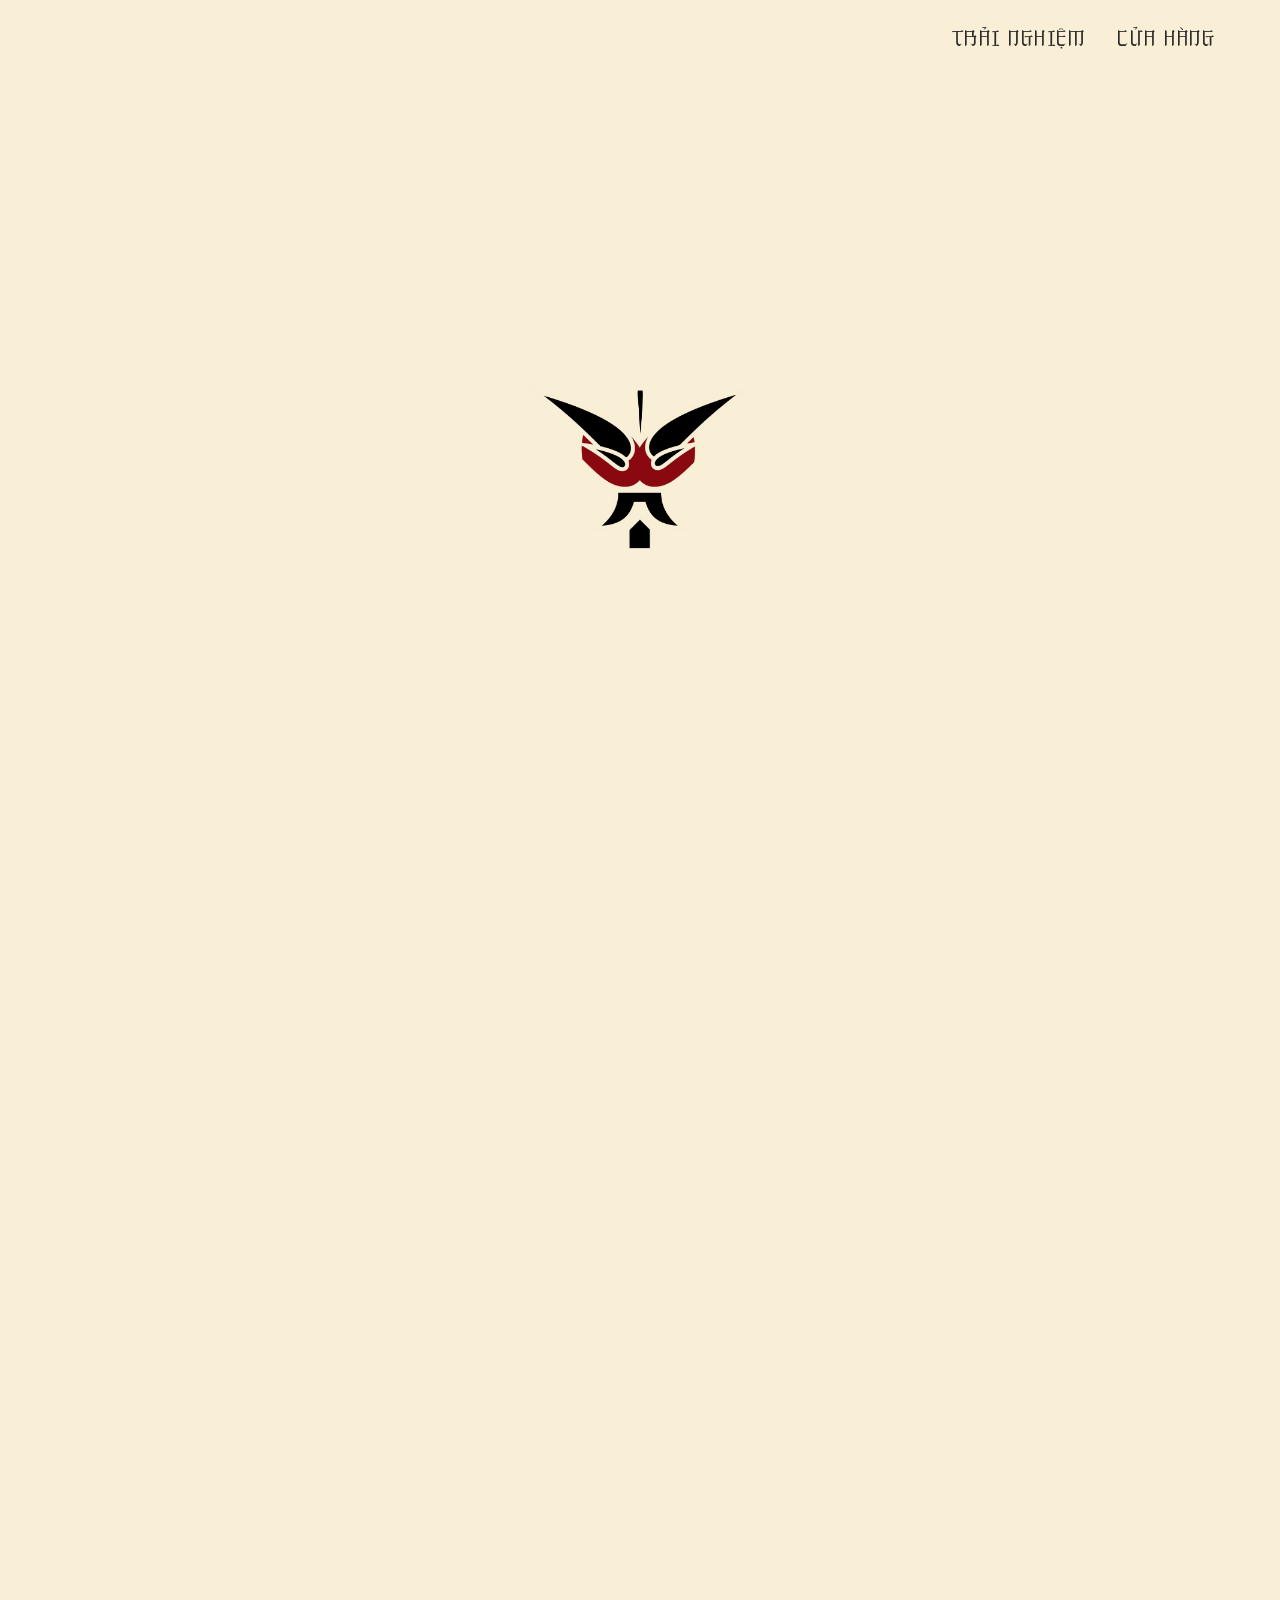
==== commit b12cafa4: "Finale" ====
--- a/index.html
+++ b/index.html
@@ -26,7 +26,7 @@
     <!-- Thanh Điều Hướng (Navbar) -->
     <nav id="sticky-nav">
         <!-- Logo di chuyển -->
-        <img src="assets/logouse.png" id="main-logo" alt="Logo Bội Thanh">
+        <img src="assets/logouse.png" id="main-logo" alt="Logo Tuồng">
         
         <ul class="nav-links">
             <li><a href="#about">Trải Nghiệm</a></li>
@@ -152,7 +152,7 @@
         <!-- 3. Hướng dẫn cách chơi -->
         <section class="how-to-play-section">
             <h2 class="section-title">Cách Chơi</h2>
-            <h3 class="play-subtitle">Một ván Bội Thanh diễn ra như thế nào?</h3>
+            <h3 class="play-subtitle">Một ván Tuồng diễn ra như thế nào?</h3>
             <p class="content-text">Mỗi người chơi sẽ điều khiển các nhân vật Hát Bội với những khả năng riêng biệt. Mục tiêu là sử dụng đúng nhân vật vào đúng thời điểm để giành được nhiều Ân Sủng nhất trước khi vở diễn kết thúc.</p>
             
             <div class="steps-container">
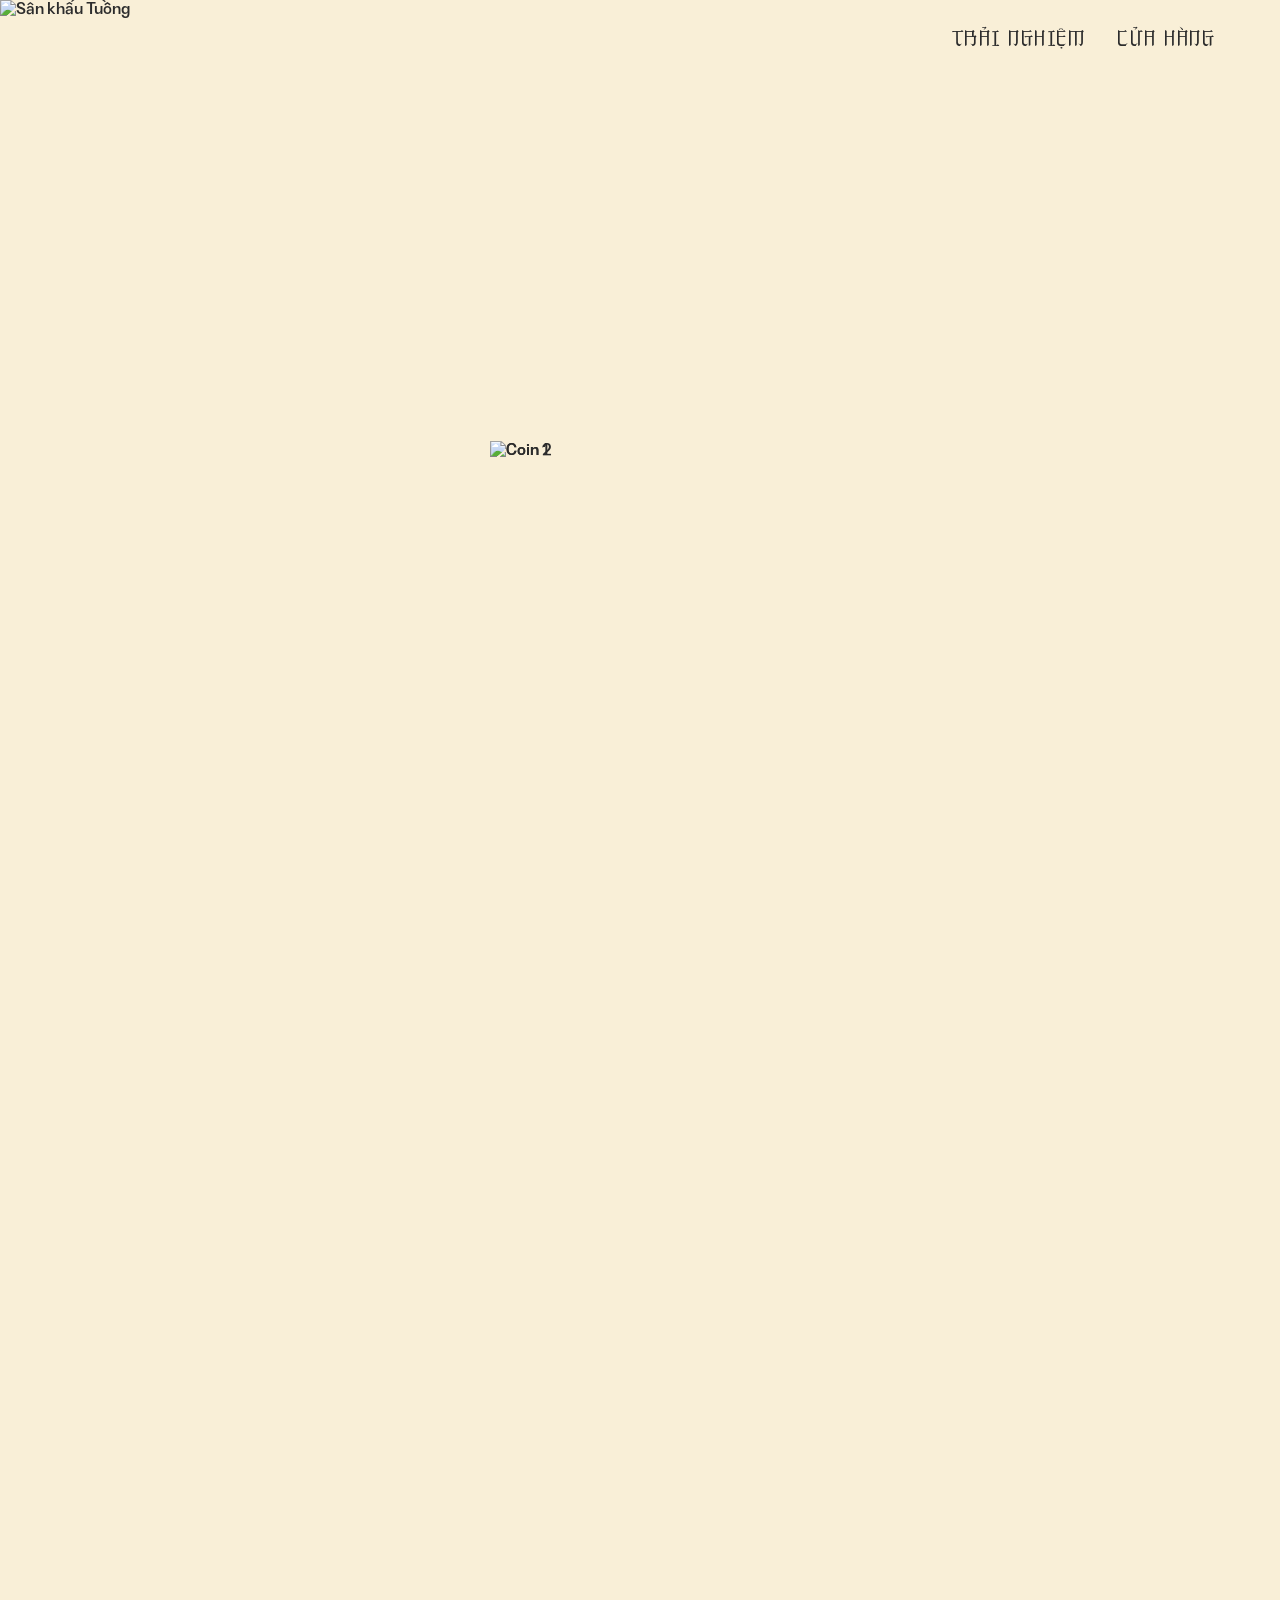
==== commit 54a90df8: "style(landing): update carousel markup and add inline styles for cards" ====
--- a/index.html
+++ b/index.html
@@ -11,22 +11,23 @@
     <link rel="stylesheet" href="styles.css">
     <!-- Thư viện GSAP -->
     <script src="https://cdnjs.cloudflare.com/ajax/libs/gsap/3.12.2/gsap.min.js"></script>
+    <script src="https://cdnjs.cloudflare.com/ajax/libs/gsap/3.12.2/ScrollTrigger.min.js"></script>
 </head>
 <body>
 
     <!-- Lớp màn hình chờ (Intro) -->
     <div id="welcome-intro">
         <div class="coin-container">
-            <img src="assets/coin1.png" class="coin" id="coin1" alt="Coin 1">
-            <img src="assets/coin2.png" class="coin" id="coin2" alt="Coin 2">
-            <!-- Đã bỏ coin 3 theo yêu cầu -->
+            <img src="landing-assets/coin 1.png" class="coin" id="coin1" alt="Coin 1">
+            <img src="landing-assets/coin 2.png" class="coin" id="coin2" alt="Coin 2">
+            <img src="landing-assets/coin.png" class="coin" id="coin3" alt="Coin 3">
         </div>
     </div>
 
     <!-- Thanh Điều Hướng (Navbar) -->
     <nav id="sticky-nav">
         <!-- Logo di chuyển -->
-        <img src="assets/logouse.png" id="main-logo" alt="Logo Tuồng">
+        <img src="landing-assets/logo.png" id="main-logo" alt="Logo Tuồng">
         
         <ul class="nav-links">
             <li><a href="#about">Trải Nghiệm</a></li>
@@ -36,30 +37,47 @@
 
     <!-- Sân khấu mở màn (Hero Background) -->
     <div id="hero-background">
-        <img src="assets/hero_bg.png" alt="Sân khấu Tuồng">
+        <img src="landing-assets/landing.png" alt="Sân khấu Tuồng">
         <div class="hero-overlay"></div>
     </div>
 
     <!-- Nội dung chính của trang -->
     <main id="main-content">
         <!-- Họa tiết trang trí lơ lửng (Particles) -->
-        <div class="decor particle-1"><img src="decorative elements/Illustration7 (9).png" alt=""></div>
-        <div class="decor particle-2"><img src="decorative elements/Illustration7 (10).png" alt=""></div>
-        <div class="decor particle-3"><img src="decorative elements/Illustration7 (11).png" alt=""></div>
-        <div class="decor particle-4"><img src="decorative elements/Illustration7 (12).png" alt=""></div>
-        <div class="decor particle-5"><img src="decorative elements/Illustration7 (15).png" alt=""></div>
-        <div class="decor particle-6"><img src="decorative elements/Illustration7 (17).png" alt=""></div>
-        <div class="decor particle-7"><img src="decorative elements/Illustration7 (19).png" alt=""></div>
-        <div class="decor particle-8"><img src="decorative elements/Illustration7 (20).png" alt=""></div>
+        <div class="decor particle-1"><img src="landing-assets/1.png" alt=""></div>
+        <div class="decor particle-2"><img src="landing-assets/2.png" alt=""></div>
+        <div class="decor particle-3"><img src="landing-assets/3.png" alt=""></div>
+        <div class="decor particle-4"><img src="landing-assets/4.png" alt=""></div>
+        <div class="decor particle-5"><img src="landing-assets/5.png" alt=""></div>
+        <div class="decor particle-6"><img src="landing-assets/6.png" alt=""></div>
+        <div class="decor particle-7"><img src="landing-assets/1.png" alt=""></div>
+        <div class="decor particle-8"><img src="landing-assets/2.png" alt=""></div>
         <!-- Thêm họa tiết lấp đầy phần dưới -->
-        <div class="decor particle-9"><img src="decorative elements/Illustration7 (9).png" alt=""></div>
-        <div class="decor particle-10"><img src="decorative elements/Illustration7 (10).png" alt=""></div>
-        <div class="decor particle-11"><img src="decorative elements/Illustration7 (11).png" alt=""></div>
-        <div class="decor particle-12"><img src="decorative elements/Illustration7 (12).png" alt=""></div>
-        <div class="decor particle-13"><img src="decorative elements/Illustration7 (15).png" alt=""></div>
-        <div class="decor particle-14"><img src="decorative elements/Illustration7 (17).png" alt=""></div>
-        <div class="decor particle-15"><img src="decorative elements/Illustration7 (19).png" alt=""></div>
-        <div class="decor particle-16"><img src="decorative elements/Illustration7 (20).png" alt=""></div>
+        <div class="decor particle-9"><img src="landing-assets/3.png" alt=""></div>
+        <div class="decor particle-10"><img src="landing-assets/4.png" alt=""></div>
+        <div class="decor particle-11"><img src="landing-assets/5.png" alt=""></div>
+        <div class="decor particle-12"><img src="landing-assets/6.png" alt=""></div>
+        <div class="decor particle-13"><img src="landing-assets/1.png" alt=""></div>
+        <div class="decor particle-14"><img src="landing-assets/2.png" alt=""></div>
+        <div class="decor particle-15"><img src="landing-assets/3.png" alt=""></div>
+        <div class="decor particle-16"><img src="landing-assets/4.png" alt=""></div>
+        <!-- Thêm họa tiết để tăng độ dày theo yêu cầu -->
+        <div class="decor particle-17"><img src="landing-assets/5.png" alt=""></div>
+        <div class="decor particle-18"><img src="landing-assets/6.png" alt=""></div>
+        <div class="decor particle-19"><img src="landing-assets/1.png" alt=""></div>
+        <div class="decor particle-20"><img src="landing-assets/2.png" alt=""></div>
+        <div class="decor particle-21"><img src="landing-assets/3.png" alt=""></div>
+        <div class="decor particle-22"><img src="landing-assets/4.png" alt=""></div>
+        <div class="decor particle-23"><img src="landing-assets/5.png" alt=""></div>
+        <div class="decor particle-24"><img src="landing-assets/6.png" alt=""></div>
+        
+        <!-- Bổ sung thêm họa tiết lấp kín không gian bên trái -->
+        <div class="decor particle-25"><img src="landing-assets/1.png" alt=""></div>
+        <div class="decor particle-26"><img src="landing-assets/2.png" alt=""></div>
+        <div class="decor particle-27"><img src="landing-assets/3.png" alt=""></div>
+        <div class="decor particle-28"><img src="landing-assets/4.png" alt=""></div>
+        <div class="decor particle-29"><img src="landing-assets/5.png" alt=""></div>
+        <div class="decor particle-30"><img src="landing-assets/6.png" alt=""></div>
 
         <section class="game-info-section">
             <h1 class="section-title">Hát Bội: Nghệ Thuật Kể Chuyện</h1>
@@ -67,18 +85,77 @@
                 Tuồng - Đấu Trí Cung Đình là boardgame đấu trí lấy cảm hứng từ nghệ thuật Hát Bội Việt Nam. Người chơi hóa thân thành các tuyến nhân vật kinh điển, sử dụng chiến thuật, phán đoán và những màn lật kèo bất ngờ để giành lấy Ân Sủng trên sân khấu cung đình.
             </p>
             
-            <!-- Custom Fan Carousel (Logic xoay tròn độc quyền vô tận) -->
-            <div class="custom-carousel-container" id="card-fan">
-                <!-- Nạp 8 lá bài để vòng tròn luôn đầy đặn -->
-                <div class="custom-card"><img src="assets/kep-van.png" alt="Kép Văn"></div>
-                <div class="custom-card"><img src="assets/kep-ninh.png" alt="Kép Nịnh"></div>
-                <div class="custom-card"><img src="assets/kep-vo.png" alt="Kép Võ"></div>
-                <div class="custom-card"><img src="assets/dao-lang.png" alt="Đào Lẳng"></div>
+            <!-- Box Animation Section -->
+            <div id="box-presentation-area">
+                <div class="box-container" id="the-game-box">
+                    <img src="landing-assets/hộp.png" alt="Hộp Game Tuồng">
+                </div>
                 
-                <div class="custom-card"><img src="assets/kep-van.png" alt="Kép Văn"></div>
-                <div class="custom-card"><img src="assets/kep-vo.png" alt="Kép Võ"></div>
-                <div class="custom-card"><img src="assets/kep-ninh.png" alt="Kép Nịnh"></div>
-                <div class="custom-card"><img src="assets/dao-lang.png" alt="Đào Lẳng"></div>
+                <div class="carousels-wrapper">
+                    <!-- Vòng Xoay 1: Nhân Vật -->
+                    <div class="carousel-column" id="col-nhanvat">
+                        <h3 class="carousel-title">Nhân Vật</h3>
+                        <div class="custom-carousel-container" id="carousel-nhanvat">
+                            <div class="custom-card" style="background: #f7f0e2; border-radius: 8px; overflow: hidden;"><img src="landing-assets/Thẻ Nhân Vật - kép văn.png" alt=""></div>
+                            <div class="custom-card" style="background: #f7f0e2; border-radius: 8px; overflow: hidden;"><img src="landing-assets/Thẻ Nhân Vật - Đào Thương.png" alt=""></div>
+                            <div class="custom-card" style="background: #f7f0e2; border-radius: 8px; overflow: hidden;"><img src="landing-assets/Thẻ Nhân Vật - Đào Lẳng.png" alt=""></div>
+                            <div class="custom-card" style="background: #f7f0e2; border-radius: 8px; overflow: hidden;"><img src="landing-assets/Thẻ Nhân Vật - Kép Nịnh.png" alt=""></div>
+                            <div class="custom-card" style="background: #f7f0e2; border-radius: 8px; overflow: hidden;"><img src="landing-assets/Thẻ Nhân Vật - Kép Võ.png" alt=""></div>
+                            <div class="custom-card" style="background: #f7f0e2; border-radius: 8px; overflow: hidden;"><img src="landing-assets/Thẻ Nhân Vật - Đào Pha.png" alt=""></div>
+                            <div class="custom-card" style="background: #f7f0e2; border-radius: 8px; overflow: hidden;"><img src="landing-assets/Thẻ Nhân Vật - kép văn.png" alt=""></div>
+                            <div class="custom-card" style="background: #f7f0e2; border-radius: 8px; overflow: hidden;"><img src="landing-assets/Thẻ Nhân Vật - Đào Thương.png" alt=""></div>
+                            <div class="custom-card" style="background: #f7f0e2; border-radius: 8px; overflow: hidden;"><img src="landing-assets/Thẻ Nhân Vật - Đào Lẳng.png" alt=""></div>
+                            <div class="custom-card" style="background: #f7f0e2; border-radius: 8px; overflow: hidden;"><img src="landing-assets/Thẻ Nhân Vật - Kép Nịnh.png" alt=""></div>
+                            <div class="custom-card" style="background: #f7f0e2; border-radius: 8px; overflow: hidden;"><img src="landing-assets/Thẻ Nhân Vật - Kép Võ.png" alt=""></div>
+                            <div class="custom-card" style="background: #f7f0e2; border-radius: 8px; overflow: hidden;"><img src="landing-assets/Thẻ Nhân Vật - Đào Pha.png" alt=""></div>
+                        </div>
+                    </div>
+
+                    <!-- Vòng Xoay 2: Biến Cố -->
+                    <div class="carousel-column" id="col-bienco">
+                        <h3 class="carousel-title">Biến Cố</h3>
+                        <div class="custom-carousel-container" id="carousel-bienco">
+                            <!-- 12 thẻ (4x3) để vòng xoay đạt độ đối xứng tuyệt đối (Left -4 -> Right +4) -->
+                            <div class="custom-card" style="background: #f7f0e2; border-radius: 8px; overflow: hidden;"><img src="landing-assets/Lá Biến Cố - CẢI TRANG MAO HIỂM.png" alt=""></div>
+                            <div class="custom-card" style="background: #f7f0e2; border-radius: 8px; overflow: hidden;"><img src="landing-assets/Lá Biến Cố - CẢI TÀ QUY CHÍNH.png" alt=""></div>
+                            <div class="custom-card" style="background: #f7f0e2; border-radius: 8px; overflow: hidden;"><img src="landing-assets/Lá Biến Cố - KÉO QUÂN XUẤT CHINH.png" alt=""></div>
+                            <div class="custom-card" style="background: #f7f0e2; border-radius: 8px; overflow: hidden;"><img src="landing-assets/Lá Biến Cố - TRUY PHONG SÁT LỆNH.png" alt=""></div>
+                            
+                            <div class="custom-card" style="background: #f7f0e2; border-radius: 8px; overflow: hidden;"><img src="landing-assets/Lá Biến Cố - CẢI TRANG MAO HIỂM.png" alt=""></div>
+                            <div class="custom-card" style="background: #f7f0e2; border-radius: 8px; overflow: hidden;"><img src="landing-assets/Lá Biến Cố - CẢI TÀ QUY CHÍNH.png" alt=""></div>
+                            <div class="custom-card" style="background: #f7f0e2; border-radius: 8px; overflow: hidden;"><img src="landing-assets/Lá Biến Cố - KÉO QUÂN XUẤT CHINH.png" alt=""></div>
+                            <div class="custom-card" style="background: #f7f0e2; border-radius: 8px; overflow: hidden;"><img src="landing-assets/Lá Biến Cố - TRUY PHONG SÁT LỆNH.png" alt=""></div>
+
+                            <div class="custom-card" style="background: #f7f0e2; border-radius: 8px; overflow: hidden;"><img src="landing-assets/Lá Biến Cố - CẢI TRANG MAO HIỂM.png" alt=""></div>
+                            <div class="custom-card" style="background: #f7f0e2; border-radius: 8px; overflow: hidden;"><img src="landing-assets/Lá Biến Cố - CẢI TÀ QUY CHÍNH.png" alt=""></div>
+                            <div class="custom-card" style="background: #f7f0e2; border-radius: 8px; overflow: hidden;"><img src="landing-assets/Lá Biến Cố - KÉO QUÂN XUẤT CHINH.png" alt=""></div>
+                            <div class="custom-card" style="background: #f7f0e2; border-radius: 8px; overflow: hidden;"><img src="landing-assets/Lá Biến Cố - TRUY PHONG SÁT LỆNH.png" alt=""></div>
+                        </div>
+                    </div>
+
+                    <!-- Vòng Xoay 3: Vở Diễn -->
+                    <div class="carousel-column" id="col-vodien">
+                        <h3 class="carousel-title">Vở Diễn</h3>
+                        <div class="custom-carousel-container" id="carousel-vodien">
+                            <!-- 12 thẻ (3x4) -->
+                            <div class="custom-card" style="background: #f7f0e2; border-radius: 8px; overflow: hidden;"><img src="landing-assets/Lá Vở Diễn - TUỒNG THẦY.png" alt=""></div>
+                            <div class="custom-card" style="background: #f7f0e2; border-radius: 8px; overflow: hidden;"><img src="landing-assets/Lá Vở Diễn - TUỒNG TÂN THỜI.png" alt=""></div>
+                            <div class="custom-card" style="background: #f7f0e2; border-radius: 8px; overflow: hidden;"><img src="landing-assets/Lá Vở Diễn - TUỒNG ĐỒ.png" alt=""></div>
+                            
+                            <div class="custom-card" style="background: #f7f0e2; border-radius: 8px; overflow: hidden;"><img src="landing-assets/Lá Vở Diễn - TUỒNG THẦY.png" alt=""></div>
+                            <div class="custom-card" style="background: #f7f0e2; border-radius: 8px; overflow: hidden;"><img src="landing-assets/Lá Vở Diễn - TUỒNG TÂN THỜI.png" alt=""></div>
+                            <div class="custom-card" style="background: #f7f0e2; border-radius: 8px; overflow: hidden;"><img src="landing-assets/Lá Vở Diễn - TUỒNG ĐỒ.png" alt=""></div>
+                            
+                            <div class="custom-card" style="background: #f7f0e2; border-radius: 8px; overflow: hidden;"><img src="landing-assets/Lá Vở Diễn - TUỒNG THẦY.png" alt=""></div>
+                            <div class="custom-card" style="background: #f7f0e2; border-radius: 8px; overflow: hidden;"><img src="landing-assets/Lá Vở Diễn - TUỒNG TÂN THỜI.png" alt=""></div>
+                            <div class="custom-card" style="background: #f7f0e2; border-radius: 8px; overflow: hidden;"><img src="landing-assets/Lá Vở Diễn - TUỒNG ĐỒ.png" alt=""></div>
+
+                            <div class="custom-card" style="background: #f7f0e2; border-radius: 8px; overflow: hidden;"><img src="landing-assets/Lá Vở Diễn - TUỒNG THẦY.png" alt=""></div>
+                            <div class="custom-card" style="background: #f7f0e2; border-radius: 8px; overflow: hidden;"><img src="landing-assets/Lá Vở Diễn - TUỒNG TÂN THỜI.png" alt=""></div>
+                            <div class="custom-card" style="background: #f7f0e2; border-radius: 8px; overflow: hidden;"><img src="landing-assets/Lá Vở Diễn - TUỒNG ĐỒ.png" alt=""></div>
+                        </div>
+                    </div>
+                </div>
             </div>
         </section>
 
@@ -87,63 +164,87 @@
             <h2 class="section-title">Ma Trận Nhân Vật</h2>
             <div class="matrix-grid">
                 <div class="matrix-item">
-                    <img src="assets/demo.png" alt="Kép Văn">
-                    <div class="matrix-info">
-                        <h3>1. Kép Văn</h3>
+                    <img src="landing-assets/kép văn.png" alt="Kép Văn">
+                    <div class="matrix-info">
+                        <img src="landing-assets/1.png" class="matrix-icon" alt="">
+                        <h3>1. KÉP VĂN</h3>
                         <p class="subtitle">Bậc quân sư điềm tĩnh</p>
-                        <p class="meta">Ưu tiên: 1 • Vai trò: Phòng thủ / ổn định thế trận</p>
+                        <div class="meta-tags">
+                            <span class="meta-pill">Ưu tiên: 1</span>
+                            <span class="meta-pill">Phòng thủ / Ổn định</span>
+                        </div>
                         <p class="desc">Kích hoạt sớm nhất để bảo vệ bản thân khỏi sát thương và hiệu ứng bất lợi.</p>
-                        <p class="playstyle"><strong>Lối chơi:</strong> Giữ nhịp trận đấu, bảo toàn điểm số và chờ thời cơ phản công.</p>
-                    </div>
-                </div>
-                <div class="matrix-item">
-                    <img src="assets/demo.png" alt="Đào Thương">
-                    <div class="matrix-info">
-                        <h3>2. Đào Thương</h3>
+                        <p class="playstyle" style="--char-color: #1a5252;"><strong>Lối chơi:</strong> Giữ nhịp trận đấu, bảo toàn điểm số và chờ thời cơ phản công.</p>
+                    </div>
+                </div>
+                <div class="matrix-item">
+                    <img src="landing-assets/đào thương.png" alt="Đào Thương">
+                    <div class="matrix-info">
+                        <img src="landing-assets/2.png" class="matrix-icon" alt="">
+                        <h3>2. ĐÀO THƯƠNG</h3>
                         <p class="subtitle">Người làm mềm đòn tấn công</p>
-                        <p class="meta">Ưu tiên: 2 • Vai trò: Khắc chế chiến binh</p>
+                        <div class="meta-tags">
+                            <span class="meta-pill">Ưu tiên: 2</span>
+                            <span class="meta-pill">Khắc chế chiến binh</span>
+                        </div>
                         <p class="desc">Có thể vô hiệu hóa sức mạnh của Kép Võ, biến cú đánh lớn thành con số 0.</p>
-                        <p class="playstyle"><strong>Lối chơi:</strong> Đọc bài đối thủ và chặn đúng thời điểm để xoay chuyển cục diện.</p>
-                    </div>
-                </div>
-                <div class="matrix-item">
-                    <img src="assets/demo.png" alt="Đào Lẳng">
-                    <div class="matrix-info">
-                        <h3>3. Đào Lẳng</h3>
-                        <p class="subtitle">Bậc thao túng sân khấu</p>
-                        <p class="meta">Ưu tiên: 3 • Vai trò: Cướp tài nguyên</p>
+                        <p class="playstyle" style="--char-color: #5b3256;"><strong>Lối chơi:</strong> Đọc bài đối thủ và chặn đúng thời điểm để xoay chuyển cục diện.</p>
+                    </div>
+                </div>
+                <div class="matrix-item">
+                    <img src="landing-assets/đào lẳng.png" alt="Đào Lẳng">
+                    <div class="matrix-info">
+                        <img src="landing-assets/3.png" class="matrix-icon" alt="">
+                        <h3>3. ĐÀO LẲNG</h3>
+                        <p class="subtitle">Bậc THẦY thao túng sân khấu</p>
+                        <div class="meta-tags">
+                            <span class="meta-pill">Ưu tiên: 3</span>
+                            <span class="meta-pill">Cướp tài nguyên</span>
+                        </div>
                         <p class="desc">Tước đoạt 3 Token Ân Sủng từ một người chơi bất kỳ.</p>
-                        <p class="playstyle"><strong>Lối chơi:</strong> Phá nhịp đối thủ, tạo khoảng cách tài nguyên và ép bàn chơi hỗn loạn.</p>
-                    </div>
-                </div>
-                <div class="matrix-item">
-                    <img src="assets/demo.png" alt="Kép Nịnh">
-                    <div class="matrix-info">
-                        <h3>4. Kép Nịnh</h3>
+                        <p class="playstyle" style="--char-color: #b23a3a;"><strong>Lối chơi:</strong> Phá nhịp đối thủ, tạo khoảng cách tài nguyên và ép bàn chơi hỗn loạn.</p>
+                    </div>
+                </div>
+                <div class="matrix-item">
+                    <img src="landing-assets/kép nịnh.png" alt="Kép Nịnh">
+                    <div class="matrix-info">
+                        <img src="landing-assets/4.png" class="matrix-icon" alt="">
+                        <h3>4. KÉP NỊNH</h3>
                         <p class="subtitle">Kẻ giăng bẫy quyền lực</p>
-                        <p class="meta">Ưu tiên: 4 • Vai trò: Trừng phạt người dẫn đầu</p>
+                        <div class="meta-tags">
+                            <span class="meta-pill">Ưu tiên: 4</span>
+                            <span class="meta-pill">Trừng phạt người dẫn đầu</span>
+                        </div>
                         <p class="desc">Gây trừ 5 điểm cho người đang đứng đầu bàn chơi.</p>
-                        <p class="playstyle"><strong>Lối chơi:</strong> Chuyên phá thế snowball, khiến người dẫn đầu không thể yên tâm giữ lợi thế.</p>
-                    </div>
-                </div>
-                <div class="matrix-item">
-                    <img src="assets/demo.png" alt="Kép Võ">
-                    <div class="matrix-info">
-                        <h3>5. Kép Võ</h3>
+                        <p class="playstyle" style="--char-color: #6a6c42;"><strong>Lối chơi:</strong> Chuyên phá thế snowball, khiến người dẫn đầu không thể yên tâm giữ lợi thế.</p>
+                    </div>
+                </div>
+                <div class="matrix-item">
+                    <img src="landing-assets/kép võ.png" alt="Kép Võ">
+                    <div class="matrix-info">
+                        <img src="landing-assets/5.png" class="matrix-icon" alt="">
+                        <h3>5. KÉP VÕ</h3>
                         <p class="subtitle">Chiến binh áp đảo chiến trường</p>
-                        <p class="meta">Ưu tiên: 5 • Vai trò: Tấn công trực diện</p>
+                        <div class="meta-tags">
+                            <span class="meta-pill">Ưu tiên: 5</span>
+                            <span class="meta-pill">Tấn công trực diện</span>
+                        </div>
                         <p class="desc">Tạo lượng điểm lớn nhất trên bàn đấu với +8 điểm.</p>
-                        <p class="playstyle"><strong>Lối chơi:</strong> Tăng tốc mạnh, đe dọa kết thúc ván nhanh nếu không bị khắc chế.</p>
-                    </div>
-                </div>
-                <div class="matrix-item">
-                    <img src="assets/demo.png" alt="Đào Bi">
-                    <div class="matrix-info">
-                        <h3>6. Đào Bi</h3>
+                        <p class="playstyle" style="--char-color: #cc2929;"><strong>Lối chơi:</strong> Tăng tốc mạnh, đe dọa kết thúc ván nhanh nếu không bị khắc chế.</p>
+                    </div>
+                </div>
+                <div class="matrix-item">
+                    <img src="landing-assets/đào pha.png" alt="Đào Pha">
+                    <div class="matrix-info">
+                        <img src="landing-assets/6.png" class="matrix-icon" alt="">
+                        <h3>6. ĐÀO PHA</h3>
                         <p class="subtitle">Người lật ngược số phận</p>
-                        <p class="meta">Ưu tiên: 6 • Vai trò: Comeback / đảo chiều</p>
+                        <div class="meta-tags">
+                            <span class="meta-pill">Ưu tiên: 6</span>
+                            <span class="meta-pill">Comeback / Đảo chiều</span>
+                        </div>
                         <p class="desc">Nếu đang đứng cuối bảng, nhân vật này bùng nổ với hệ số Đột Biến, nhận +10 điểm.</p>
-                        <p class="playstyle"><strong>Lối chơi:</strong> Dành cho những cú lật kèo ngoạn mục ở giai đoạn cuối trận.</p>
+                        <p class="playstyle" style="--char-color: #b87333;"><strong>Lối chơi:</strong> Dành cho những cú lật kèo ngoạn mục ở giai đoạn cuối trận.</p>
                     </div>
                 </div>
             </div>
@@ -156,18 +257,18 @@
             <p class="content-text">Mỗi người chơi sẽ điều khiển các nhân vật Hát Bội với những khả năng riêng biệt. Mục tiêu là sử dụng đúng nhân vật vào đúng thời điểm để giành được nhiều Ân Sủng nhất trước khi vở diễn kết thúc.</p>
             
             <div class="steps-container">
-                <div class="step-card">
-                    <h3>Bước 1 — Chọn nhân vật</h3>
+                <div class="step-card" data-step="1">
+                    <h3><img src="landing-assets/1.png" class="step-icon" alt=""> Bước 1 — Chọn nhân vật</h3>
                     <p>Từ 5 lá bài trên tay, mỗi người bí mật chọn 2 lá và đặt úp xuống bàn.</p>
                     <p class="step-note">Đây là lúc bạn phải đoán đối thủ đang chuẩn bị làm gì.</p>
                 </div>
-                <div class="step-card">
-                    <h3>Bước 2 — Đồng loạt lật bài</h3>
+                <div class="step-card" data-step="2">
+                    <h3><img src="landing-assets/2.png" class="step-icon" alt=""> Bước 2 — Đồng loạt lật bài</h3>
                     <p>Khi tất cả đã sẵn sàng, mọi người cùng lật bài.</p>
                     <p class="step-note">Sân khấu được hé lộ và những màn đấu trí bắt đầu.</p>
                 </div>
-                <div class="step-card">
-                    <h3>Bước 3 — Kích hoạt kỹ năng</h3>
+                <div class="step-card" data-step="3">
+                    <h3><img src="landing-assets/3.png" class="step-icon" alt=""> Bước 3 — Kích hoạt kỹ năng</h3>
                     <p>Mỗi nhân vật sẽ thực hiện kỹ năng của mình theo thứ tự.</p>
                     <ul class="skill-list">
                         <li><strong>Kép Văn</strong> bảo vệ bản thân</li>
@@ -175,17 +276,22 @@
                         <li><strong>Đào Lẳng</strong> cướp Ân Sủng</li>
                         <li><strong>Kép Nịnh</strong> trừng phạt người dẫn đầu</li>
                         <li><strong>Kép Võ</strong> tung đòn mạnh mẽ</li>
-                        <li><strong>Đào Bi</strong> tạo nên những màn lật kèo bất ngờ</li>
+                        <li><strong>Đào Pha</strong> tạo nên những màn lật kèo bất ngờ</li>
                     </ul>
                     <p class="step-note">Chỉ trong một lượt, cục diện có thể thay đổi hoàn toàn.</p>
                 </div>
-                <div class="step-card">
-                    <h3>Bước 4 — Chuẩn bị cho lượt tiếp theo</h3>
+                <div class="step-card" data-step="4">
+                    <h3><img src="landing-assets/4.png" class="step-icon" alt=""> Bước 4 — Chuẩn bị cho lượt sau</h3>
                     <p>Thu bài đã dùng, rút thêm bài mới và tiếp tục vòng đấu.</p>
                     <p class="step-note">Cuộc chiến tiếp diễn cho đến khi vở diễn hạ màn.</p>
                 </div>
             </div>
         </section>
+        <!-- 4. Nút Call to Action (Mua hàng) -->
+        <section class="cta-section">
+            <a href="#" class="cta-button">SỞ HỮU TUỒNG NGAY</a>
+        </section>
+
     </main>
 
     <script src="script.js"></script>
--- a/styles.css
+++ b/styles.css
@@ -96,9 +96,9 @@
 }
 
 body.is-scrolled #sticky-nav {
-    background: rgba(249, 239, 215, 0.9);
-    backdrop-filter: blur(10px);
-    border-bottom: 1px solid rgba(0,0,0,0.1);
+    background-color: #000; /* Chuyển thành màu đen */
+    box-shadow: 0 4px 20px rgba(0,0,0,0.5);
+    padding: 0.8rem 2rem;
 }
 
 .nav-links {
@@ -124,6 +124,11 @@
     font-size: 1.4rem; /* Tăng size để thấy rõ chi tiết font */
     text-transform: uppercase;
     letter-spacing: 1.5px;
+    transition: color 0.3s ease;
+}
+
+body.is-scrolled .nav-links a {
+    color: var(--bg-main); /* Chuyển thành màu kem khi nền chuyển đen */
 }
 
 /* --- LOGO CHUYỂN ĐỘNG --- */
@@ -132,8 +137,8 @@
     /* Vị trí ban đầu: Canh ở giữa màn hình */
     top: 50%;
     left: 50%;
-    width: 95vw; /* Phóng to gần như chiếm trọn chiều ngang màn hình */
-    max-width: 1200px; /* To hết cỡ trên PC */
+    width: 60vw; /* Thu nhỏ logo hơn theo yêu cầu */
+    max-width: 600px; /* Nhỏ lại hơn nhiều so với 1200px ban đầu */
     height: auto;
     opacity: 0;
     transform: translate(-50%, -50%) scale(0.8);
@@ -166,41 +171,39 @@
     width: 100%;
     height: 100vh;
     z-index: 1; /* Dưới Logo nhưng trên các thành phần khác */
-    opacity: 0;
+    opacity: 1; /* Hiển thị ngay từ đầu theo yêu cầu */
     transition: opacity 1.5s ease;
     overflow: hidden;
 }
 
-body.logo-reveal #hero-background {
-    opacity: 1; /* Hiện ra cùng lúc với Logo khổng lồ */
-}
+/* Đã xóa lệnh body.logo-reveal ẩn hiện background vì background hiển thị từ đầu */
 
 #hero-background img {
-    width: 100%;
-    height: 100%;
-    object-fit: cover;
-    object-position: center top;
+    width: 100vw;
+    height: 100vh;
+    object-fit: fill; /* Ép giãn đầy đủ màn hình */
+    object-position: center;
 }
 
 .hero-overlay {
     position: absolute;
     top: 0; left: 0; right: 0; bottom: 0;
-    /* Gradient chuyển êm từ tranh sang nền kem của web */
-    background: linear-gradient(to bottom, rgba(0,0,0,0.1) 0%, rgba(0,0,0,0.6) 80%, var(--bg-main) 100%);
+    /* Giảm lượng fade ở cuối, hiển thị background nhiều hơn */
+    background: linear-gradient(to bottom, transparent 0%, transparent 80%, rgba(249, 239, 215, 0) 85%, var(--bg-main) 100%);
 }
 
 .decor {
     position: absolute;
     z-index: -1;
     pointer-events: none;
-    opacity: 0.12; /* Làm mờ đi một chút để chữ nổi bật hơn */
+    opacity: 0.5; /* Tăng độ hiển thị lên để nhìn rõ hơn */
 }
 
 .decor img {
     width: 100%;
     height: auto;
     object-fit: contain;
-    mix-blend-mode: multiply; /* Hòa trộn thành hình chìm trên giấy */
+    /* Đã bỏ mix-blend-mode: multiply vì nếu ảnh màu sáng sẽ bị tàng hình */
     will-change: transform;
 }
 
@@ -266,6 +269,49 @@
 
 .particle-16 { bottom: -2%; right: -5%; width: 450px; transform: rotate(20deg); }
 .particle-16 img { animation: float1 19s ease-in-out infinite; }
+
+.particle-17 { top: 12%; left: 35%; width: 280px; transform: rotate(-8deg); filter: blur(2px); opacity: 0.08; }
+.particle-17 img { animation: float2 13s ease-in-out infinite; }
+
+.particle-18 { top: 28%; right: 40%; width: 320px; transform: rotate(18deg); }
+.particle-18 img { animation: float3 15s ease-in-out infinite reverse; }
+
+.particle-19 { top: 42%; left: 30%; width: 200px; transform: rotate(-22deg); filter: blur(1px); }
+.particle-19 img { animation: float1 11s ease-in-out infinite; }
+
+.particle-20 { top: 58%; right: 35%; width: 380px; transform: rotate(14deg); opacity: 0.06; }
+.particle-20 img { animation: float2 16s ease-in-out infinite reverse; }
+
+.particle-21 { top: 72%; left: 45%; width: 260px; transform: rotate(-5deg); filter: blur(3px); }
+.particle-21 img { animation: float3 14s ease-in-out infinite; }
+
+.particle-22 { top: 85%; right: 45%; width: 340px; transform: rotate(25deg); opacity: 0.09; }
+.particle-22 img { animation: float1 12s ease-in-out infinite reverse; }
+
+.particle-23 { bottom: 15%; left: 25%; width: 290px; transform: rotate(-12deg); filter: blur(2px); }
+.particle-23 img { animation: float2 17s ease-in-out infinite; }
+
+.particle-24 { bottom: 5%; right: 25%; width: 410px; transform: rotate(8deg); }
+.particle-24 img { animation: float3 15s ease-in-out infinite reverse; }
+
+/* Phân bố lại các hạt bên trái sao cho tản đều, bớt cục bộ và giảm kích thước một chút để tinh tế hơn */
+.particle-25 { top: 25%; left: 15%; width: 180px; transform: rotate(15deg); filter: blur(2px); }
+.particle-25 img { animation: float1 14s ease-in-out infinite; }
+
+.particle-26 { top: 35%; left: -3%; width: 220px; transform: rotate(-10deg); filter: blur(1px); }
+.particle-26 img { animation: float2 18s ease-in-out infinite reverse; }
+
+.particle-27 { top: 45%; left: 18%; width: 250px; transform: rotate(8deg); opacity: 0.08; }
+.particle-27 img { animation: float3 16s ease-in-out infinite; }
+
+.particle-28 { top: 58%; left: 0%; width: 150px; transform: rotate(-20deg); filter: blur(3px); }
+.particle-28 img { animation: float1 13s ease-in-out infinite reverse; }
+
+.particle-29 { top: 68%; left: 12%; width: 200px; transform: rotate(12deg); filter: blur(1px); opacity: 0.06; }
+.particle-29 img { animation: float2 15s ease-in-out infinite; }
+
+.particle-30 { top: 82%; left: -2%; width: 180px; transform: rotate(-15deg); filter: blur(2px); }
+.particle-30 img { animation: float3 17s ease-in-out infinite reverse; }
 
 /* =========================================================
    MAIN CONTENT & CARD SWIPER
@@ -314,13 +360,101 @@
     margin-bottom: 1.5rem;
 }
 
-/* --- CUSTOM FAN CAROUSEL CSS --- */
+/* --- BOX PRESENTATION & 3 CAROUSELS --- */
+#box-presentation-area {
+    position: relative;
+    width: 100vw;
+    margin-left: -50vw;
+    left: 50%;
+    margin-top: 4rem;
+    min-height: 1100px; /* Tăng chiều cao để chứa 2 tầng swiper */
+    overflow: visible;
+}
+
+.box-container {
+    position: absolute;
+    top: 40px; /* Đẩy hộp lên lấp khoảng trắng */
+    left: 50%;
+    transform: translateX(-50%);
+    width: 350px;
+    z-index: 50;
+    will-change: transform;
+}
+
+.box-container img {
+    width: 100%;
+    height: auto;
+    filter: drop-shadow(0 20px 40px rgba(0,0,0,0.6));
+}
+
+.carousels-wrapper {
+    position: absolute;
+    top: 60px; /* Kéo toàn bộ vòng xoay lên lấp khoảng trắng */
+    left: 0;
+    width: 100%;
+    height: 950px; /* Tăng chiều cao để đủ chỗ cho phần đẩy xuống */
+    z-index: 40;
+    pointer-events: none; /* Khóa thao tác trước khi nổ ra */
+    opacity: 0; /* GSAP sẽ điều khiển */
+}
+
+.carousel-column {
+    position: absolute;
+    display: flex;
+    flex-direction: column;
+    align-items: center;
+    opacity: 0; /* GSAP sẽ điều khiển */
+    transform: translateY(80px); /* Bắn từ dưới lên */
+}
+
+/* Sắp xếp hình tam giác: Nhân Vật trung tâm ở trên, Biến Cố & Vở Diễn ở 2 góc dưới */
+#col-nhanvat {
+    top: 0;
+    left: 0;
+    width: 100%;
+    z-index: 3;
+}
+#col-nhanvat .custom-carousel-container {
+    transform: scale(0.9); /* Lớn nhất, làm trung tâm */
+}
+
+#col-bienco {
+    top: 520px; /* Đẩy lùi xuống để Nhân Vật không đè lên Title */
+    left: 0;
+    width: 50%;
+    z-index: 2;
+}
+#col-bienco .custom-carousel-container {
+    transform: scale(0.65); /* Thu nhỏ bé hơn */
+}
+
+#col-vodien {
+    top: 520px; /* Đẩy lùi xuống để Nhân Vật không đè lên Title */
+    right: 0;
+    width: 50%;
+    z-index: 2;
+}
+#col-vodien .custom-carousel-container {
+    transform: scale(0.65); /* Thu nhỏ bé hơn */
+}
+
+.carousel-title {
+    font-family: var(--font-heading);
+    font-size: 2.5rem;
+    color: var(--text-dark);
+    margin-bottom: 0; /* Bỏ margin hoàn toàn để sát vào swiper */
+    text-align: center;
+    letter-spacing: 2px;
+    text-shadow: 0 2px 5px rgba(0,0,0,0.1);
+    z-index: 10;
+}
+
 .custom-carousel-container {
     position: relative;
     width: 100%;
     height: 450px; 
-    margin: 40px 0;
-    overflow: hidden; 
+    margin-top: -60px; /* Kéo khung chứa bài lùi lên để sát vào chữ Title hơn */
+    overflow: visible; /* Thay hidden bằng visible để bài không bị cắt xén (cut off) ở 2 mép */
     cursor: grab;
     touch-action: pan-y; /* Chống cuộn ngang làm giật trang trên điện thoại */
 }
@@ -335,16 +469,28 @@
     left: 50%;
     width: 160px;
     height: 240px;
-    background: transparent;
-    border-radius: 12px;
+    background: #f7f0e2; /* Màu nền giấy da cổ */
+    border-radius: 8px; /* Bo góc khớp với viền bài */
     user-select: none; /* Tránh bôi đen khi kéo */
+    overflow: hidden; /* Đảm bảo pseudo-element không tràn ra ngoài góc bo */
+}
+
+/* Texture giấy mây lót dưới lá bài để đồng bộ theme */
+.custom-card::before {
+    content: "";
+    position: absolute;
+    top: 0; left: 0; right: 0; bottom: 0;
+    background: url('landing-assets/texture.png') center/cover;
+    opacity: 0.2; /* Độ mờ vừa phải để không lấn át màu nhân vật */
+    pointer-events: none;
+    z-index: -1;
 }
 
 .custom-card img {
     width: 100%;
     height: 100%;
     object-fit: contain;
-    mix-blend-mode: multiply; /* Xóa nền hoàn hảo */
+    /* Đã xóa mix-blend-mode để không bị trong suốt trên vòng xoay */
     pointer-events: none; /* Chặn trình duyệt tự kéo ảnh */
 }
 
@@ -352,7 +498,7 @@
    CHARACTER MATRIX SECTION
    ========================================================= */
 .character-matrix-section {
-    max-width: 1200px;
+    max-width: 1400px; /* Mở rộng chiều ngang để hình ảnh to ra */
     margin: 0 auto;
     padding: 2rem 2rem 6rem 2rem; /* Cách vòng xoay bài một chút */
     text-align: center;
@@ -361,70 +507,154 @@
 .matrix-grid {
     display: grid;
     grid-template-columns: repeat(3, 1fr); /* Chia 3 cột đẹp mắt */
-    gap: 3rem;
+    gap: 2rem; /* Giảm gap một chút để nhường không gian cho hình */
     margin-top: 3rem;
 }
 
 .matrix-item {
     background: transparent;
     border-radius: 12px;
-}
-
-.matrix-item img {
-    width: 100%;
+    display: flex;
+    flex-direction: column;
+    height: 100%;
+}
+
+.matrix-item > img {
+    width: 125%; /* Tăng size ảnh to thêm */
+    margin-left: -12.5%; /* Căn giữa lại do ảnh to ra */
     height: auto;
     display: block;
-    mix-blend-mode: multiply; /* Xóa phông hoàn hảo cho demo.png */
-    transition: transform 0.4s ease;
+    /* Đã xóa mix-blend-mode: multiply để nhân vật không bị trong suốt */
+    transition: transform 0.4s cubic-bezier(0.175, 0.885, 0.32, 1.275);
     cursor: pointer;
-}
-
-.matrix-item:hover img {
-    transform: translateY(-10px); /* Nổi lên khi di chuột vào */
+    position: relative;
+    z-index: 1;
+}
+
+.matrix-item:hover > img {
+    transform: translateY(-15px) scale(1.05); /* Nổi lên sống động khi hover */
 }
 
 /* Chi tiết thẻ nhân vật */
 .matrix-info {
     text-align: left;
-    padding: 1.5rem 0.5rem;
-    font-family: var(--font-content); /* Đã tích hợp LifelessGrotesk */
+    padding: 3rem 1.5rem;
+    background: #f7f0e2; /* Warm parchment color */
+    border-radius: 24px;
+    box-shadow: inset 0 0 40px rgba(183,50,50,0.05); /* Soft inner paper depth */
+    font-family: var(--font-content);
     color: var(--text-dark);
+    position: relative;
+    z-index: 2;
+    transform: translateY(-30px);
+    /* Outer border */
+    border: 1px solid #c97a5a;
+    display: flex;
+    flex-direction: column;
+    flex: 1; /* Căn đều chiều cao các ô */
+}
+
+/* Texture giấy ngầm bên dưới */
+.matrix-info::after {
+    content: "";
+    position: absolute;
+    top: 0; left: 0; right: 0; bottom: 0;
+    background: url('landing-assets/texture.png') center/cover;
+    opacity: 0.15;
+    border-radius: 24px;
+    pointer-events: none;
+    z-index: 0;
+}
+
+/* Thin red border with Đông Sơn ornamental corners */
+.matrix-info::before {
+    content: "";
+    position: absolute;
+    top: 8px; left: 8px; right: 8px; bottom: 8px;
+    border: 1px solid #b23a3a;
+    border-radius: 16px;
+    pointer-events: none;
+    z-index: 1;
+    background: 
+        url('data:image/svg+xml;utf8,<svg width="12" height="12" viewBox="0 0 12 12" xmlns="http://www.w3.org/2000/svg"><rect x="0" y="0" width="12" height="12" fill="%23f7f0e2" stroke="%23b23a3a" stroke-width="2"/><rect x="3" y="3" width="6" height="6" fill="%23b23a3a"/></svg>') top left no-repeat,
+        url('data:image/svg+xml;utf8,<svg width="12" height="12" viewBox="0 0 12 12" xmlns="http://www.w3.org/2000/svg"><rect x="0" y="0" width="12" height="12" fill="%23f7f0e2" stroke="%23b23a3a" stroke-width="2"/><rect x="3" y="3" width="6" height="6" fill="%23b23a3a"/></svg>') top right no-repeat,
+        url('data:image/svg+xml;utf8,<svg width="12" height="12" viewBox="0 0 12 12" xmlns="http://www.w3.org/2000/svg"><rect x="0" y="0" width="12" height="12" fill="%23f7f0e2" stroke="%23b23a3a" stroke-width="2"/><rect x="3" y="3" width="6" height="6" fill="%23b23a3a"/></svg>') bottom left no-repeat,
+        url('data:image/svg+xml;utf8,<svg width="12" height="12" viewBox="0 0 12 12" xmlns="http://www.w3.org/2000/svg"><rect x="0" y="0" width="12" height="12" fill="%23f7f0e2" stroke="%23b23a3a" stroke-width="2"/><rect x="3" y="3" width="6" height="6" fill="%23b23a3a"/></svg>') bottom right no-repeat;
+}
+
+.matrix-info .matrix-icon {
+    display: block;
+    margin: 0 auto 0.5rem auto;
+    height: 28px !important; /* Đặt lại kích thước chuẩn và ép cứng để không bị đè */
+    width: auto !important;
+    object-fit: contain;
 }
 
 .matrix-info h3 {
+    text-align: center;
     font-family: var(--font-heading);
-    font-size: 2.2rem;
-    margin-bottom: 0.5rem;
+    font-size: 2.5rem;
+    margin-bottom: 0.2rem;
+    color: #b23a3a; /* Đổi màu tên nhân vật thành đỏ tươi hơn */
+    letter-spacing: 2px;
+    position: relative;
+    z-index: 2;
+}
+
+.matrix-info .subtitle {
+    text-align: center;
+    font-weight: 900;
+    font-size: 1.05rem;
+    text-transform: uppercase;
     letter-spacing: 1px;
-}
-
-.matrix-info .subtitle {
-    font-weight: 900; /* LifelessGrotesk Black */
-    font-size: 1.2rem;
-    margin-bottom: 0.5rem;
-    color: #9e2a2b; /* Đỏ đô tạo điểm nhấn */
-}
-
-.matrix-info .meta {
+    margin-bottom: 2rem;
+    color: #6e6e6e; /* Màu xám theo thiết kế mẫu */
+    position: relative;
+    z-index: 2;
+}
+
+.meta-tags {
+    display: flex;
+    justify-content: center;
+    gap: 0.8rem;
+    margin-bottom: 1.5rem;
+    flex-wrap: wrap;
+    position: relative;
+    z-index: 2;
+}
+
+.meta-pill {
+    background: transparent;
+    color: #b23a3a;
+    padding: 0.4rem 1.2rem;
+    border-radius: 20px;
     font-size: 0.95rem;
-    opacity: 0.7;
-    margin-bottom: 1rem;
-    padding-bottom: 0.8rem;
-    border-bottom: 1px dashed rgba(0,0,0,0.2);
+    font-weight: 800;
+    border: 1px solid #c97a5a;
 }
 
 .matrix-info .desc {
-    margin-bottom: 1rem;
+    margin-bottom: 1.5rem;
     line-height: 1.6;
-    font-size: 1.1rem;
+    font-size: 1.2rem; /* Tăng size text một chút cho dễ đọc */
+    position: relative;
+    z-index: 2;
+    color: #333;
 }
 
 .matrix-info .playstyle {
     font-style: italic;
-    background: rgba(0,0,0,0.04);
-    padding: 1rem;
-    border-radius: 8px;
-    font-size: 1.05rem;
+    background: #eee5d3; /* Slightly darker parchment */
+    border: none;
+    border-left: 4px solid var(--char-color, #b23a3a); /* Viền trái lấy màu đặc trưng của nhân vật */
+    padding: 1.2rem 1.5rem;
+    border-radius: 0;
+    font-size: 1.1rem;
+    line-height: 1.6;
+    position: relative;
+    z-index: 2;
+    color: #333;
+    margin-top: auto; /* Tự động đẩy phần Lối chơi xuống dưới cùng để căn bằng các ô */
 }
 
 /* =========================================================
@@ -454,25 +684,86 @@
 }
 
 .step-card {
-    background: rgba(255, 255, 255, 0.5); /* Kính mờ nhẹ */
-    border: 1px solid rgba(0,0,0,0.05);
+    position: relative;
+    background: #f7f0e2; /* Warm parchment color */
+    border: 1px solid #c97a5a; /* Outer border */
+    border-radius: 24px; 
+    padding: 3rem;
+    box-shadow: inset 0 0 40px rgba(183,50,50,0.05); /* Minimal inner paper shadow */
+    transition: transform 0.3s ease, box-shadow 0.3s ease;
+    z-index: 2;
+}
+
+/* Texture giấy ngầm bên dưới */
+.step-card::after {
+    content: "";
+    position: absolute;
+    top: 0; left: 0; right: 0; bottom: 0;
+    background: url('landing-assets/texture.png') center/cover;
+    opacity: 0.15;
+    border-radius: 24px;
+    pointer-events: none;
+    z-index: -1;
+}
+
+/* Viền đỏ mỏng bên trong và Đông Sơn motif */
+.step-card::before {
+    content: "";
+    position: absolute;
+    top: 8px; left: 8px; right: 8px; bottom: 8px;
+    border: 1px solid #b23a3a;
     border-radius: 16px;
-    padding: 2.5rem;
-    box-shadow: 0 10px 30px rgba(0,0,0,0.02);
-    transition: transform 0.3s ease, box-shadow 0.3s ease;
+    pointer-events: none;
+    z-index: 1;
+    background: 
+        url('data:image/svg+xml;utf8,<svg width="12" height="12" viewBox="0 0 12 12" xmlns="http://www.w3.org/2000/svg"><rect x="0" y="0" width="12" height="12" fill="%23f7f0e2" stroke="%23b23a3a" stroke-width="2"/><rect x="3" y="3" width="6" height="6" fill="%23b23a3a"/></svg>') top left no-repeat,
+        url('data:image/svg+xml;utf8,<svg width="12" height="12" viewBox="0 0 12 12" xmlns="http://www.w3.org/2000/svg"><rect x="0" y="0" width="12" height="12" fill="%23f7f0e2" stroke="%23b23a3a" stroke-width="2"/><rect x="3" y="3" width="6" height="6" fill="%23b23a3a"/></svg>') top right no-repeat,
+        url('data:image/svg+xml;utf8,<svg width="12" height="12" viewBox="0 0 12 12" xmlns="http://www.w3.org/2000/svg"><rect x="0" y="0" width="12" height="12" fill="%23f7f0e2" stroke="%23b23a3a" stroke-width="2"/><rect x="3" y="3" width="6" height="6" fill="%23b23a3a"/></svg>') bottom left no-repeat,
+        url('data:image/svg+xml;utf8,<svg width="12" height="12" viewBox="0 0 12 12" xmlns="http://www.w3.org/2000/svg"><rect x="0" y="0" width="12" height="12" fill="%23f7f0e2" stroke="%23b23a3a" stroke-width="2"/><rect x="3" y="3" width="6" height="6" fill="%23b23a3a"/></svg>') bottom right no-repeat;
+}
+
+.step-card[data-step]::after {
+    content: attr(data-step);
+    position: absolute;
+    top: -20px;
+    right: 10px;
+    font-size: 12rem;
+    font-family: var(--font-heading);
+    font-weight: 800;
+    color: rgba(158, 42, 43, 0.04); /* Chữ chìm màu đỏ đô nhạt */
+    z-index: 0;
+    line-height: 1;
+    pointer-events: none;
 }
 
 .step-card:hover {
     transform: translateY(-5px);
-    box-shadow: 0 15px 40px rgba(0,0,0,0.05);
+    box-shadow: 0 20px 40px rgba(0,0,0,0.06);
 }
 
 .step-card h3 {
     font-family: var(--font-heading);
-    font-size: 2.5rem;
-    margin-bottom: 1rem;
+    font-size: 2.2rem;
+    margin-bottom: 1.5rem;
     color: var(--text-dark);
-    display: inline-block;
+    position: relative;
+    z-index: 1;
+    border-bottom: 2px solid #9e2a2b;
+    padding-bottom: 0.8rem;
+    display: flex;
+    align-items: center;
+    gap: 0.5rem;
+}
+
+.step-icon {
+    height: 24px; /* Thu nhỏ icon lại để không chiếm diện tích */
+    width: auto;
+    object-fit: contain;
+}
+
+.step-card p, .step-card ul {
+    position: relative;
+    z-index: 1;
 }
 
 .step-card p {
@@ -483,9 +774,34 @@
 }
 
 .step-note {
-    font-weight: 900;
-    color: #9e2a2b;
+    display: block; /* Mở rộng toàn khung */
+    background: #b23a3a; /* Đỏ hoàng gia */
+    color: #f7f0e2; /* Chữ màu giấy da */
+    padding: 1.5rem 1.8rem;
+    border-radius: 16px;
     margin-top: 1.5rem;
+    font-weight: 600;
+    box-shadow: inset 0 0 30px rgba(0,0,0,0.2); /* Bóng chìm tạo độ sâu */
+    position: relative;
+    border: 1px solid #7a1d1e;
+    text-align: center; /* Căn giữa chữ cho trang trọng */
+    font-size: 1.2rem;
+}
+
+/* Khung viền mạ vàng mỏng bên trong kèm triện Đông Sơn */
+.step-note::before {
+    content: "";
+    position: absolute;
+    top: 6px; left: 6px; right: 6px; bottom: 6px;
+    border: 1px solid rgba(247, 240, 226, 0.4);
+    border-radius: 10px;
+    pointer-events: none;
+    z-index: 1;
+    background: 
+        url('data:image/svg+xml;utf8,<svg width="10" height="10" viewBox="0 0 10 10" xmlns="http://www.w3.org/2000/svg"><rect x="0" y="0" width="10" height="10" fill="%23b23a3a" stroke="%23f7f0e2" stroke-opacity="0.6" stroke-width="1.5"/><rect x="3" y="3" width="4" height="4" fill="%23f7f0e2" fill-opacity="0.8"/></svg>') top left no-repeat,
+        url('data:image/svg+xml;utf8,<svg width="10" height="10" viewBox="0 0 10 10" xmlns="http://www.w3.org/2000/svg"><rect x="0" y="0" width="10" height="10" fill="%23b23a3a" stroke="%23f7f0e2" stroke-opacity="0.6" stroke-width="1.5"/><rect x="3" y="3" width="4" height="4" fill="%23f7f0e2" fill-opacity="0.8"/></svg>') top right no-repeat,
+        url('data:image/svg+xml;utf8,<svg width="10" height="10" viewBox="0 0 10 10" xmlns="http://www.w3.org/2000/svg"><rect x="0" y="0" width="10" height="10" fill="%23b23a3a" stroke="%23f7f0e2" stroke-opacity="0.6" stroke-width="1.5"/><rect x="3" y="3" width="4" height="4" fill="%23f7f0e2" fill-opacity="0.8"/></svg>') bottom left no-repeat,
+        url('data:image/svg+xml;utf8,<svg width="10" height="10" viewBox="0 0 10 10" xmlns="http://www.w3.org/2000/svg"><rect x="0" y="0" width="10" height="10" fill="%23b23a3a" stroke="%23f7f0e2" stroke-opacity="0.6" stroke-width="1.5"/><rect x="3" y="3" width="4" height="4" fill="%23f7f0e2" fill-opacity="0.8"/></svg>') bottom right no-repeat;
 }
 
 .skill-list {
@@ -503,24 +819,46 @@
 }
 
 .skill-list li::before {
-    content: "🎭";
+    content: "◆"; /* Đổi thành hình thoi đậm chất truyền thống */
     position: absolute;
     left: 0;
     top: 0;
-    font-size: 1rem;
-}
-
-/* Responsive cho màn hình nhỏ */
-@media (max-width: 768px) {
-    .matrix-grid {
-        grid-template-columns: repeat(2, 1fr);
-    }
-}
-
-@media (max-width: 480px) {
-    .matrix-grid {
-        grid-template-columns: 1fr;
-    }
+    color: #9e2a2b;
+    font-size: 1.2rem;
+}
+
+/* =========================================================
+   CALL TO ACTION BUTTON
+   ========================================================= */
+.cta-section {
+    text-align: center;
+    padding: 4rem 2rem 8rem 2rem;
+    position: relative;
+    z-index: 10;
+}
+
+.cta-button {
+    display: inline-block;
+    background: #9e2a2b;
+    color: #fff;
+    font-family: var(--font-heading);
+    font-size: 1.5rem;
+    font-weight: 800;
+    text-decoration: none;
+    padding: 1.2rem 3.5rem;
+    border-radius: 50px;
+    letter-spacing: 2px;
+    box-shadow: 0 10px 30px rgba(158, 42, 43, 0.4);
+    transition: all 0.3s cubic-bezier(0.175, 0.885, 0.32, 1.275);
+    border: 2px solid #fff;
+    outline: 2px solid #9e2a2b;
+}
+
+.cta-button:hover {
+    transform: translateY(-8px) scale(1.05);
+    box-shadow: 0 15px 40px rgba(158, 42, 43, 0.6);
+    background: #7a1d1e;
+    outline-color: #7a1d1e;
 }
 
 .swiper-slide img {
@@ -528,8 +866,7 @@
     width: 100%;
     height: 100%;
     object-fit: contain;
-    /* Xóa nền của thẻ bài */
-    mix-blend-mode: multiply;
+    /* Đã xóa mix-blend-mode để không bị trong suốt */
 }
 
 /* Hiệu ứng hover nổi nhẹ cho bài */
@@ -547,3 +884,94 @@
 .swiper-pagination-bullet {
     background-color: var(--text-dark);
 }
+
+/* =========================================================
+   RESPONSIVE DESIGN CHO TABLET & MOBILE
+   ========================================================= */
+
+@media (max-width: 1024px) {
+    .carousels-wrapper {
+        position: relative !important;
+        height: auto !important;
+        display: flex;
+        flex-direction: column;
+        gap: 2rem;
+        top: 250px !important;
+        margin-bottom: 250px; /* Thêm khoảng trống dưới cùng */
+    }
+    .carousel-column {
+        position: relative !important;
+        top: auto !important;
+        left: auto !important;
+        right: auto !important;
+        width: 100% !important;
+        height: 350px !important; /* Giới hạn chiều cao mỗi vòng xoay để không chiếm quá nhiều diện tích */
+    }
+    #col-nhanvat .custom-carousel-container,
+    #col-bienco .custom-carousel-container,
+    #col-vodien .custom-carousel-container {
+        transform: scale(0.65) !important;
+    }
+    #box-presentation-area {
+        min-height: 1600px;
+    }
+    .box-container {
+        width: 220px;
+        top: 50px;
+    }
+}
+
+@media (max-width: 768px) {
+    /* Điều chỉnh font chữ nhỏ lại trên điện thoại */
+    .hero-title {
+        font-size: 2.8rem;
+    }
+    .subtitle {
+        font-size: 1.1rem;
+    }
+    .section-title {
+        font-size: 2.2rem;
+    }
+    
+    /* Box Game nhỏ hơn nữa trên điện thoại */
+    .box-container {
+        width: 180px;
+    }
+
+    /* Thu nhỏ vòng xoay để vừa màn hình dọc */
+    #col-nhanvat .custom-carousel-container,
+    #col-bienco .custom-carousel-container,
+    #col-vodien .custom-carousel-container {
+        transform: scale(0.45) !important;
+    }
+    .carousel-column {
+        height: 250px !important;
+    }
+    #box-presentation-area {
+        min-height: 1200px;
+    }
+
+    /* Cột dọc cho Grid Ma trận nhân vật và Các bước chơi */
+    .matrix-grid {
+        grid-template-columns: 1fr;
+        gap: 2rem;
+    }
+    .steps-container {
+        grid-template-columns: 1fr;
+        gap: 2rem;
+    }
+    
+    /* Căn lề lùi lại cho điện thoại */
+    header {
+        padding: 1.5rem 1rem;
+    }
+    .hero-content {
+        padding: 0 1rem;
+    }
+    .matrix-info {
+        padding: 2rem 1rem;
+    }
+    .step-card {
+        padding: 2rem 1.5rem;
+    }
+}
